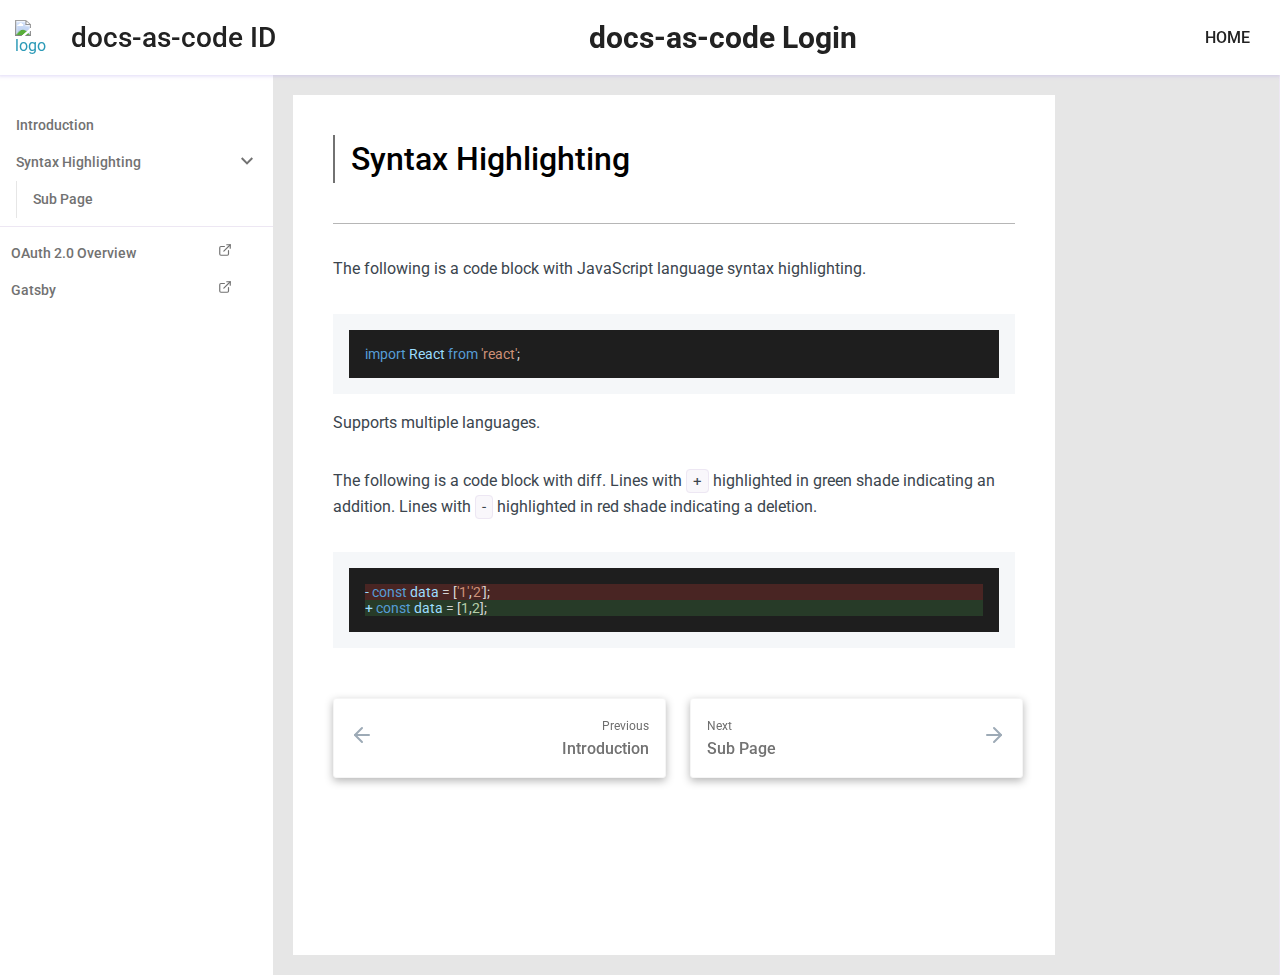
==== codeblock/index.html @ b366eab4 "Test" ====
<!DOCTYPE html><html lang="en"><head><meta charSet="utf-8"/><meta http-equiv="x-ua-compatible" content="ie=edge"/><meta name="viewport" content="width=device-width, initial-scale=1, shrink-to-fit=no"/><meta property="twitter:card" content="summary_large_image"/><noscript></noscript><style data-href="/website/styles.2d66a11159fc65711940.css">@import url(http://fonts.googleapis.com/css?family=Roboto:400,100,100italic,300,300ita‌​lic,400italic,500,500italic,700,700italic,900italic,900);:root{--black:#222;--darker-grey:#727272;--dark-grey:#b6b6b6;--grey:#e6e6e6;--light-grey:#f5f5f5;--white:#fff;--green:#2c9ab7;--light-green:#94def3;--red:#fc5d65;--gold:#c4aa84;--theme:#85c8e7;--font-bold:"Roboto";--font-normal:"Roboto";--font-mono:"Roboto"}*{margin:0;padding:0;box-sizing:border-box;font-display:swap}::-webkit-input-placeholder{color:var(--dark-grey)}:-ms-input-placeholder{color:var(--dark-grey)}::-ms-input-placeholder{color:var(--dark-grey)}::placeholder{color:var(--dark-grey)}body,html{font-family:var(--font-normal);font-size:16px}a{-webkit-transition:color .15s;transition:color .15s;color:var(--green)}.visibleMobile{display:none}.video-responsive{position:relative;padding-bottom:56.2%}a,a:hover{text-decoration:none}.displayInline{display:inline-block}.navBarToggle{border:1px solid #fff;border-radius:4px;width:36px;height:33px;position:absolute;right:20px;padding:8px 5px;display:none}.navBarToggle .iconBar{display:block;width:22px;height:2px;border-radius:1px;margin:4px auto 0;background-color:var(--darker-grey)}.navBarToggle .iconBar:first-child{margin-top:0}.video-responsive iframe{position:absolute;width:100%;height:100%}.diffNewLine{color:#22863a;background-color:#f0fff4}.diffRemoveLine{color:red;background-color:#fcc}.navBarParent{width:100%;float:left;display:flex;align-items:center}.divider{height:30px;margin:0 15px;border-right:1px solid hsla(0,0%,100%,.3)}.githubIcon{width:15px;margin-right:5px}.githubSection{display:flex;align-items:center;color:var(--black);opacity:.7}.githubSection:hover{text-decoration:none;opacity:1}.navbar-default .navbar-toggle .icon-bar{background-color:var(--black)!important}.navbar-default .navbar-toggle:focus,.navbar-default .navbar-toggle:hover{background-color:#fff}.headerWrapper{border-bottom:1px solid #d4dadf;box-shadow:0 1px 1px 0 rgba(116,129,141,.1);display:flex;align-items:center}.formElement{background-color:transparent;padding:4px;border-bottom:1px solid hsla(0,0%,100%,.3)}.formElement:focus{outline:none;border:none}.formElement svg path{fill:#fff}.searchInput{width:calc(100% - 26px);background-color:transparent!important;border-width:0!important;color:var(--black)}.searchInput:focus,.searchInput:focus-within,.searchInput:hover,.searchInput:visited{outline:none;border:0}.searchWrapper{padding-left:0;padding-right:20px;flex:1 1;max-width:600px;position:relative}.searchWrapper a{font-weight:500}.hitWrapper{background-color:#fff;padding:.7em 1em .4em;border-radius:4px;position:absolute;width:80vw;max-width:30em;top:40px;border:1px solid #ccc;box-shadow:0 1px 4px 0 rgba(0,0,0,.16);height:auto;max-height:80vh;overflow:scroll;left:0}.hitWrapper ul li{margin-top:.7em;padding-top:.7em;border-top:1px solid;list-style-type:none}.hitWrapper ul li:first-child{border-top:0;margin-top:0;color:#000!important;padding:0}.showResults{display:block}.hideResults{display:none}.hitWrapper span{color:var(--black);font-size:14px}.headerTitle{height:auto;font-size:28px;line-height:1.5;font-weight:500;color:var(--black)!important;font-family:var(--font-bold)}.headerTitle a{color:var(--black)}.docTitle{height:auto;font-size:30px;line-height:1.5;font-weight:bolder;margin:0 auto;background-color:var(--white)!important;font-family:var(--font-bold)}.docTitle a{padding:5px 20px;color:var(--black)}.headerTitle a:hover{text-decoration:none;opacity:.8;font-weight:bolder}.logoWrapper{padding:21px 0 21px 20px}.logoContent{font-family:var(--font-bold);margin-left:16px;font-size:28px;line-height:1.5;font-weight:500;padding-right:10px}.navBarDefault{background-color:var(--white);border-radius:0;margin-bottom:0;border:0;box-shadow:-1px 0 4px 3px rgba(175,158,232,.4);-webkit-box-shadow:-1px 0 4px 1px rgba(175,158,232,.4);-moz-box-shadow:-1px 0 4px 1px rgba(175,158,232,.8);-o-box-shadow:-1px 0 4px 1px rgba(175,158,232,.4);z-index:1;padding:15px;position:relative}.navBarDefault,.navBarHeader{display:flex;align-items:center}.navBarHeader{min-width:335px;padding-right:20px;flex:1 1}.navBarBrand{padding:0;display:flex;align-items:center}.navBarBrand img{width:40px;margin-right:16px;display:inline-block}.navBarUL li{list-style-type:none}.navBarUL{-webkit-overflow-scrolling:touch}.navBarUL li a{font-family:var(--font-bold);color:var(--black)!important;font-size:16px;font-weight:500;line-height:1em;opacity:1;padding:10px 15px}.navBarNav{display:flex;align-items:center}.navBarUL li a .shareIcon,.navBarUL li a img{width:20px}.mainWrapper{color:#3b454e;max-width:750px}.navBarUL li a:hover{opacity:.7}pre{border:0!important;background-color:#f5f7f9 /* !important; */}.mainWrapper ol,.mainWrapper ul{-webkit-padding-start:40px;-moz-padding-start:40px;-o-padding-start:40px;margin:5px 0;padding:0 0 0 2em}.mainWrapper ol li,.mainWrapper ul li{font-size:16px;line-height:1.8;font-weight:400}.headerNav{font-family:var(--font-bold);padding:0 24px;color:var(--black);font-size:16px;font-weight:500;line-height:1em}.headerNav a{color:#2c9ab7}.headerNav a,.headerNav a:hover{text-decoration:none}.logoWrapper img{width:40px}.sideBarUL{margin-top:32px}.sideBarUL li{list-style-type:none;width:auto}.sideBarUL li a{color:var(--darker-grey);font-size:14px;font-weight:500;line-height:1.5;padding:7px 25px 7px 10px;border:1px solid transparent;border-right:0}.rightSideTitle{font-size:10px;line-height:1;text-transform:uppercase;letter-spacing:1.2px;padding:7px 24px 7px 16px;border-left:1px solid var(--darker-grey);color:var(--black);font-weight:700}.rightSideBarUL{margin-top:32px}.rightSideBarUL li{list-style-type:none;border-left:2px solid;border-left-color:var(--black)}.rightSideBarUL li a{font-size:12px;font-weight:500;line-height:1.5;padding:7px 24px 7px 16px}.hideFrontLine .collapser{background:transparent;border:none;outline:none;position:absolute;right:20px;z-index:1;cursor:pointer}.hideFrontLine .active>a{background-color:var(--white);color:var(--darker-grey)!important}.firstLevel ul li .collapser svg path{fill:var(--darker-grey)!important}.active .collapser>svg>path{fill:var(--white)!important}.firstLevel ul .item ul .item{border-left:1px solid var(--grey)}.sideBarUL .item{list-style:none;padding:0}.sideBarUL .item>a{color:var(--darker-grey);text-decoration:none;display:flex;align-items:center;position:relative;width:100%;padding-right:35px;padding-left:15px}.sideBarUL .item>a:hover{background-color:var(--white);color:var(--black)!important;font-weight:bolder}.showFrontLine .item>a:hover{background-color:var(--black)}.showFrontLine .active>a{color:var(--green);background-color:#fff}.sideBarUL .item .item{margin-left:16px}.firstLevel>ul>.item{margin-left:0!important}.showFrontLine .item .item{border-left-color:var(--dark-grey);border-left:1px solid var(--dark-grey);padding:0;width:calc(100% - 16px)!important}.showFrontLine .item .active>a{border-color:var(--dark-grey)!important;border-style:solid none solid solid;border-width:1px 0 1px 1px;background-color:var(--white);color:var(--black)}.titleWrapper{display:flex;align-items:center;padding-bottom:40px;border-bottom:1px solid var(--dark-grey);margin-bottom:32px}.title{font-size:32px;line-height:1.5;font-weight:500;border-left:2px solid var(--darker-grey);flex:1 1;margin-top:0;padding:0 16px;font-family:var(--font-bold)}.gitBtn{height:30px;min-height:30px;display:flex;align-items:center;display:inline-block;border:2px solid var(--black)!important;background:var(--black)!important;color:var(--white)!important;text-align:center;font-family:var(--font-bold)!important}.gitBtn img{width:15px;display:inline-block;margin-right:5px}.addPaddTopBottom{padding:50px 0}.nextPreviousWrapper{margin:0;padding:0;width:auto;display:grid;grid-template-rows:auto;-webkit-column-gap:24px;column-gap:24px;grid-template-columns:calc(50% - 8px) calc(50% - 8px)}.previousBtn{cursor:pointer;-moz-box-align:center;margin:0;padding:0;position:relative;display:flex;flex-direction:row;align-items:center;place-self:stretch;color:var(--darker-grey);background-color:var(--white);border-radius:3px;border:1px solid var(--light-grey);-webkit-transition:border .2s ease 0s;transition:border .2s ease 0s;box-shadow:var(--dark-grey) 0 3px 8px 0;text-decoration:none}.leftArrow{color:#9daab6;flex:0 0 auto;font-size:24px;-webkit-transition:color .2s ease 0s;transition:color .2s ease 0s}.leftArrow,.preRightWrapper{display:block;margin:0;padding:16px}.preRightWrapper{flex:1 1;text-align:right}.smallContent{display:block;margin:0;padding:0;color:#6e6e6e}.smallContent span{font-size:12px;line-height:1.625;font-weight:400}.nextPreviousTitle{display:block;margin:0;padding:0;-webkit-transition:color .2s ease 0s;transition:color .2s ease 0s}.nextPreviousTitle span{font-size:16px;line-height:1.5;font-weight:500}.nextBtn{cursor:pointer;-moz-box-align:center;margin:0;padding:0;position:relative;display:flex;flex-direction:row;align-items:center;place-self:stretch;color:var(--darker-grey);background-color:var(--white);border-radius:3px;border:1px solid var(--light-grey);-webkit-transition:border .2s ease 0s;transition:border .2s ease 0s;box-shadow:var(--dark-grey) 0 3px 8px 0;text-decoration:none}.rightArrow{flex:0 0 auto;font-size:24px;-webkit-transition:color .2s ease 0s;transition:color .2s ease 0s;color:#9daab6}.nextRightWrapper,.rightArrow{padding:16px;display:block;margin:0}.nextRightWrapper{flex:1 1}.nextBtn:hover,.previousBtn:hover{color:var(--black);text-decoration:none;border:1px solid var(--black)}.nextBtn:hover .rightArrow,.previousBtn:hover .leftArrow{color:var(--black);font-weight:bolder}table,table tr{padding:0}table tr{border-top:1px solid var(--dark-grey);margin:0}table tr,table tr:nth-child(2n){background-color:var(--white)}table tr th{font-weight:700;background-color:var(--grey);color:var(--black)}table tr td,table tr th{text-align:left;margin:0;padding:6px 13px}table tr td{border-bottom:1px solid var(--dark-grey)}table tr td :first-child,table tr th :first-child{margin-top:0}table tr td :last-child,table tr th :last-child{margin-bottom:0}img{max-width:100%}.githubBtn{font-size:16px;padding:10px 0 10px 15px;max-height:40px}.githubBtn,.githubBtn span span{display:flex;align-items:center}.communitySection{font-size:24px;font-weight:700}.authorSection{padding:20px 0}.authorName,.authorSection{display:flex;align-items:center}.authorImg img{width:75px;height:75px;border-radius:50%;min-width:75px;max-width:75px;min-height:75px;max-height:75px}.authorDetails{padding-left:10px}.authorDesc{padding-top:5px;font-size:14px}.authorName img{margin-left:10px;display:inline-block;width:20px}.authorName img:hover{opacity:.7}.heading1{font-family:var(--font-bold);font-size:26px;font-weight:800}.heading1,.heading2{line-height:1.5;margin-bottom:16px;margin-top:32px}.heading2{font-size:24px;font-weight:700}.heading3{font-size:20px;font-weight:600}.heading3,.heading4{line-height:1.5;margin-bottom:16px;margin-top:32px}.heading4{font-size:18px;font-weight:500}.heading5{font-size:16px;font-weight:400}.heading5,.heading6{line-height:1.5;margin-bottom:16px;margin-top:32px}.heading6{font-size:14px;font-weight:300}.paragraph{margin:16px 0 32px;line-height:1.625}.pre{font-size:14px;margin:0;padding:16px;overflow:auto}.mainWrapper code{background:#f9f7fb;border:1px solid #ede7f3;border-radius:4px;padding:2px 6px;font-size:.9375em}code,pre{font-family:var(--font-mono)}.poweredBy{font-size:.6em;text-align:end;padding:0}.topnav{-webkit-transition:top .5s,bottom .5s}@media (max-width:767px){.responsive{margin-top:15px;position:relative;padding-bottom:20px;border-top:1px solid var(--white)}.headerTitle{padding-right:50px;font-size:20px}.navBarBrand{min-height:40px}.navBarBrand img{margin-right:8px}.topnav.responsive .visibleMobile{display:block}.topnav .navBarUL{display:none}.topnav.responsive .navBarUL{display:block;text-align:left}.hiddenMobile{display:none!important}hr{margin-top:0;margin-bottom:0}.navBarParent{display:block}.separator{margin-top:20px;margin-bottom:20px}.navBarULRight{position:static}.navBarUL{display:flex;align-items:center;margin:7.5px 0}.navBarUL li{height:37px}.navBarUL li a{font-size:14px;padding:10px 15px}.navBarDefault{display:block}.navBarToggle{margin-right:0;display:block}.navBarHeader{display:flex;min-width:auto;padding-right:0;align-items:center}.navBarBrand{font-size:20px;flex:initial;padding:0 15px 0 0}.titleWrapper{padding:0 15px;display:block}.gitBtn{display:inline-block}.mainWrapper{padding:0 15px}.nextPreviousWrapper{display:block;padding:0 15px}.previousBtn{margin-bottom:20px}.mobileView{text-align:left!important;padding-left:0!important}.searchWrapper{padding:20px 0 0;position:absolute;bottom:0;width:calc(100% - 30px)}.hitWrapper{width:100%;right:0;top:35px;max-height:-webkit-fit-content;max-height:-moz-fit-content;max-height:fit-content;position:static}}@media (min-width:768px) and (max-width:991px){.navBarDefault{padding:10px}.navBarBrand{font-size:22px}.navBarHeader{min-width:240px;flex:initial}.githubBtn{padding:10px}.divider{margin:0 5px;height:20px}.hitWrapper{max-width:500px}.navBarUL li a{padding:10px 5px}.searchWrapper{padding-left:0}}blockquote{padding:0 0 0 10px;background-color:var(--light-green);border:1px solid var(--green);border-radius:4px;font-size:14px;margin-left:auto;margin-right:auto;width:95%}blockquote p{padding:0!important;margin:0!important}@media print{.gitBtn,.headerNav,.navBarWrapper,.nextBtn,.previousBtn,.sideBarUL,footer,header{display:none}blockquote,main,table,tr{width:80%!important}blockquote{margin:0}p,ul{width:80%!important}th{border-bottom:1px solid var(--darker-grey)}pre{border:1px solid var(--darker-grey)}h1{page-break-before:always}}</style><meta name="generator" content="Gatsby 2.19.22"/><link rel="sitemap" type="application/xml" href="/website/sitemap.xml"/><title data-react-helmet="true">Syntax Highlighting is the meta title tag for this page</title><link data-react-helmet="true" rel="canonical" href="https://paula-var.gituhub.io/website/website/codeblock"/><meta data-react-helmet="true" name="title" content="Syntax Highlighting is the meta title tag for this page"/><meta data-react-helmet="true" name="description" content="This is the meta description for this page"/><meta data-react-helmet="true" property="og:title" content="Syntax Highlighting is the meta title tag for this page"/><meta data-react-helmet="true" property="og:description" content="This is the meta description for this page"/><meta data-react-helmet="true" property="twitter:title" content="Syntax Highlighting is the meta title tag for this page"/><meta data-react-helmet="true" property="twitter:description" content="This is the meta description for this page"/><link as="script" rel="preload" href="/website/webpack-runtime-5b24686a9549224c7c9c.js"/><link as="script" rel="preload" href="/website/styles-36f2a4c20fc1d2ebe61c.js"/><link as="script" rel="preload" href="/website/commons-72eccfe632aad1e317f9.js"/><link as="script" rel="preload" href="/website/app-bccd6811f4c283c3d8f3.js"/><link as="fetch" rel="preload" href="/website/page-data\codeblock\page-data.json" crossorigin="anonymous"/><link as="fetch" rel="preload" href="/website/page-data\app-data.json" crossorigin="anonymous"/></head><body><div id="___gatsby"><div style="outline:none" tabindex="-1" id="gatsby-focus-wrapper"><div><div class="navBarWrapper"><nav class="navBarDefault"><div class="navBarHeader"><a class="navBarBrand" href="/website/"><img class="img-responsive displayInline" src="/website/static/logo-34d1b9dddff729a89f71602069af8a54.svg" alt="logo"/></a><div class="headerTitle displayInline"><a href="https://paula-var.gituhub.io/website"> <!-- -->docs-as-code ID</a></div><div class="docTitle displayInline"> <a href="/website/">docs-as-code Login<!-- --> </a></div><span class="navBarToggle"><span class="iconBar"></span><span class="iconBar"></span><span class="iconBar"></span></span></div><div id="navbar" class="topnav"><div class="visibleMobile"><style data-emotion-css="1dggwb1">.css-1dggwb1{width:100%;height:100vh;overflow:auto;position:fixed;padding-left:0px;position:-webkit-sticky;position:-moz-sticky;position:-webkit-sticky;position:sticky;top:0;padding-right:0;background-color:#ffffff;background:linear-gradient(#ffffff,#ffffff);background:-webkit-gradient(linear,0% 0%,0% 100%,from(#ffffff),to(#ffffff));background:-webkit-linear-gradient(top,#ffffff,#ffffff);background:-moz-linear-gradient(top,#ffffff,#ffffff);background:-ms-linear-gradient(top,#ffffff,#ffffff);background:-o-linear-gradient(top,#ffffff,#ffffff);}@media only screen and (max-width:1023px){.css-1dggwb1{width:100%;height:100vh;}}@media (min-width:767px) and (max-width:1023px){.css-1dggwb1{padding-left:0;}}@media only screen and (max-width:767px){.css-1dggwb1{padding-left:0px;background-color:#ffffff;background:#ffffff;height:auto;}}</style><aside class="css-1dggwb1 e1sbq3r11"><ul class="sideBarUL"><li class="hideFrontLine firstLevel item "><ul><li class=" item "><a href="/website/introduction">Introduction</a></li><li class=" item "><a aria-current="page" class="" href="/website/codeblock">Syntax Highlighting<button aria-label="collapse" class="collapser"><svg xmlns="http://www.w3.org/2000/svg" width="12" height="12" viewBox="0 0 24 24"><path d="M0 7.33l2.829-2.83 9.175 9.339 9.167-9.339 2.829 2.83-11.996 12.17z"></path></svg></button></a><ul><li class=" item "><a href="/website/codeblock/1-index">Sub Page</a></li></ul></li></ul></li><style data-emotion-css="1q387v1">.css-1q387v1{list-style:none;padding:0.5rem 0;}.css-1q387v1 hr{margin:0;padding:0;border:0;border-bottom:1px solid #ede7f3;}</style><li class="css-1q387v1 e1sbq3r12"><hr/></li><style data-emotion-css="uw2lf6">.css-uw2lf6{list-style:none;}.css-uw2lf6 a{color:#b6b6b6;-webkit-text-decoration:none;text-decoration:none;font-weight:400;padding:0.45rem 0 0.45rem 2rem;display:block;position:relative;}.css-uw2lf6 a:hover{color:#222222 !important;font-weight:bolder !important;}.css-uw2lf6 a svg{float:right;margin-right:1rem;}</style><li class="css-uw2lf6 e1sbq3r10"><a href="https://developer.okta.com/docs/concepts/auth-overview/#authentication-api-vs-oauth-2-0-vs-openid-connect" to="https://developer.okta.com/docs/concepts/auth-overview/#authentication-api-vs-oauth-2-0-vs-openid-connect">OAuth 2.0 Overview<svg xmlns="http://www.w3.org/2000/svg" width="14" height="14" viewBox="0 0 24 24" fill="none" stroke="currentColor" stroke-width="2" stroke-linecap="round" stroke-linejoin="round"><path d="M18 13v6a2 2 0 0 1-2 2H5a2 2 0 0 1-2-2V8a2 2 0 0 1 2-2h6"></path><polyline points="15 3 21 3 21 9"></polyline><line x1="10" y1="14" x2="21" y2="3"></line></svg></a></li><li class="css-uw2lf6 e1sbq3r10"><a href="https://www.gatsbyjs.org/docs/" to="https://www.gatsbyjs.org/docs/">Gatsby<svg xmlns="http://www.w3.org/2000/svg" width="14" height="14" viewBox="0 0 24 24" fill="none" stroke="currentColor" stroke-width="2" stroke-linecap="round" stroke-linejoin="round"><path d="M18 13v6a2 2 0 0 1-2 2H5a2 2 0 0 1-2-2V8a2 2 0 0 1 2-2h6"></path><polyline points="15 3 21 3 21 9"></polyline><line x1="10" y1="14" x2="21" y2="3"></line></svg></a></li></ul></aside><hr/></div><ul class="navBarUL navBarNav navBarULRight"><li><a class="sidebarLink" href="/">HOME</a></li></ul></div></nav></div><style data-emotion-css="x36pqd">.css-x36pqd{display:-webkit-box;display:-webkit-flex;display:-ms-flexbox;display:flex;-webkit-box-pack:justify;-webkit-justify-content:space-between;-ms-flex-pack:justify;justify-content:space-between;background-color:#e6e6e6;}@media only screen and (max-width:767px){.css-x36pqd{display:block;}}</style><div class="css-x36pqd e1eqkayb0"><style data-emotion-css="192n44p">.css-192n44p{width:298px;}</style><div class="hiddenMobile css-192n44p e1eqkayb3"><style data-emotion-css="1dggwb1">.css-1dggwb1{width:100%;height:100vh;overflow:auto;position:fixed;padding-left:0px;position:-webkit-sticky;position:-moz-sticky;position:-webkit-sticky;position:sticky;top:0;padding-right:0;background-color:#ffffff;background:linear-gradient(#ffffff,#ffffff);background:-webkit-gradient(linear,0% 0%,0% 100%,from(#ffffff),to(#ffffff));background:-webkit-linear-gradient(top,#ffffff,#ffffff);background:-moz-linear-gradient(top,#ffffff,#ffffff);background:-ms-linear-gradient(top,#ffffff,#ffffff);background:-o-linear-gradient(top,#ffffff,#ffffff);}@media only screen and (max-width:1023px){.css-1dggwb1{width:100%;height:100vh;}}@media (min-width:767px) and (max-width:1023px){.css-1dggwb1{padding-left:0;}}@media only screen and (max-width:767px){.css-1dggwb1{padding-left:0px;background-color:#ffffff;background:#ffffff;height:auto;}}</style><aside class="css-1dggwb1 e1sbq3r11"><ul class="sideBarUL"><li class="hideFrontLine firstLevel item "><ul><li class=" item "><a href="/website/introduction">Introduction</a></li><li class=" item "><a aria-current="page" class="" href="/website/codeblock">Syntax Highlighting<button aria-label="collapse" class="collapser"><svg xmlns="http://www.w3.org/2000/svg" width="12" height="12" viewBox="0 0 24 24"><path d="M0 7.33l2.829-2.83 9.175 9.339 9.167-9.339 2.829 2.83-11.996 12.17z"></path></svg></button></a><ul><li class=" item "><a href="/website/codeblock/1-index">Sub Page</a></li></ul></li></ul></li><style data-emotion-css="1q387v1">.css-1q387v1{list-style:none;padding:0.5rem 0;}.css-1q387v1 hr{margin:0;padding:0;border:0;border-bottom:1px solid #ede7f3;}</style><li class="css-1q387v1 e1sbq3r12"><hr/></li><style data-emotion-css="uw2lf6">.css-uw2lf6{list-style:none;}.css-uw2lf6 a{color:#b6b6b6;-webkit-text-decoration:none;text-decoration:none;font-weight:400;padding:0.45rem 0 0.45rem 2rem;display:block;position:relative;}.css-uw2lf6 a:hover{color:#222222 !important;font-weight:bolder !important;}.css-uw2lf6 a svg{float:right;margin-right:1rem;}</style><li class="css-uw2lf6 e1sbq3r10"><a href="https://developer.okta.com/docs/concepts/auth-overview/#authentication-api-vs-oauth-2-0-vs-openid-connect" to="https://developer.okta.com/docs/concepts/auth-overview/#authentication-api-vs-oauth-2-0-vs-openid-connect">OAuth 2.0 Overview<svg xmlns="http://www.w3.org/2000/svg" width="14" height="14" viewBox="0 0 24 24" fill="none" stroke="currentColor" stroke-width="2" stroke-linecap="round" stroke-linejoin="round"><path d="M18 13v6a2 2 0 0 1-2 2H5a2 2 0 0 1-2-2V8a2 2 0 0 1 2-2h6"></path><polyline points="15 3 21 3 21 9"></polyline><line x1="10" y1="14" x2="21" y2="3"></line></svg></a></li><li class="css-uw2lf6 e1sbq3r10"><a href="https://www.gatsbyjs.org/docs/" to="https://www.gatsbyjs.org/docs/">Gatsby<svg xmlns="http://www.w3.org/2000/svg" width="14" height="14" viewBox="0 0 24 24" fill="none" stroke="currentColor" stroke-width="2" stroke-linecap="round" stroke-linejoin="round"><path d="M18 13v6a2 2 0 0 1-2 2H5a2 2 0 0 1-2-2V8a2 2 0 0 1 2-2h6"></path><polyline points="15 3 21 3 21 9"></polyline><line x1="10" y1="14" x2="21" y2="3"></line></svg></a></li></ul></aside></div><style data-emotion-css="kmtnjw">.css-kmtnjw{display:-webkit-box;display:-webkit-flex;display:-ms-flexbox;display:flex;-webkit-box-flex:1;-webkit-flex-grow:1;-ms-flex-positive:1;flex-grow:1;margin:20px;background-color:#ffffff;}@media only screen and (max-width:1023px){.css-kmtnjw{padding-left:0;}}</style><main class="css-kmtnjw e1eqkayb1"><style data-emotion-css="158ceg1">.css-158ceg1{padding:40px;}@media only screen and (max-width:50rem){.css-158ceg1{width:100%;position:relative;}}</style><div class="css-158ceg1 e1eqkayb2"><div class="titleWrapper"><h1 class="title">Syntax Highlighting</h1></div><div class="mainWrapper"><p class="paragraph">The following is a code block with JavaScript language syntax highlighting.</p><pre class="pre"><pre class="prism-code language-javascript pre" style="color:#9CDCFE;background-color:#1E1E1E" p="3"><div class="token-line"><span class="token keyword module" style="color:rgb(86, 156, 214)">import</span><span class="token plain"> </span><span class="token maybe-class-name">React</span><span class="token plain"> </span><span class="token keyword module" style="color:rgb(86, 156, 214)">from</span><span class="token plain"> </span><span class="token string" style="color:rgb(206, 145, 120)">&#x27;react&#x27;</span><span class="token punctuation" style="color:rgb(212, 212, 212)">;</span><span class="token plain"></span></div></pre></pre><p class="paragraph">Supports multiple languages.</p><p class="paragraph">The following is a code block with diff. Lines with <code>+</code> highlighted in green shade indicating an addition. Lines with <code>-</code> highlighted in red shade indicating a deletion.</p><pre class="pre"><pre class="prism-code language-javascript pre" style="color:#9CDCFE;background-color:#1E1E1E" p="3"><div class="token-line" style="background-color:rgba(244, 67, 54, 0.2)"><span class="token operator" style="user-select:none;-moz-user-select:-moz-none;-webkit-user-select:none">-</span><span class="token plain"> </span><span class="token keyword" style="color:rgb(86, 156, 214)">const</span><span class="token plain"> data </span><span class="token operator" style="color:rgb(212, 212, 212)">=</span><span class="token plain"> </span><span class="token punctuation" style="color:rgb(212, 212, 212)">[</span><span class="token string" style="color:rgb(206, 145, 120)">&#x27;1&#x27;</span><span class="token punctuation" style="color:rgb(212, 212, 212)">,</span><span class="token string" style="color:rgb(206, 145, 120)">&#x27;2&#x27;</span><span class="token punctuation" style="color:rgb(212, 212, 212)">]</span><span class="token punctuation" style="color:rgb(212, 212, 212)">;</span><span class="token plain"></span></div><div class="token-line" style="background-color:rgba(76, 175, 80, 0.2)"><span class="token plain"></span><span class="token operator" style="user-select:none;-moz-user-select:-moz-none;-webkit-user-select:none">+</span><span class="token plain"> </span><span class="token keyword" style="color:rgb(86, 156, 214)">const</span><span class="token plain"> data </span><span class="token operator" style="color:rgb(212, 212, 212)">=</span><span class="token plain"> </span><span class="token punctuation" style="color:rgb(212, 212, 212)">[</span><span class="token number" style="color:rgb(181, 206, 168)">1</span><span class="token punctuation" style="color:rgb(212, 212, 212)">,</span><span class="token number" style="color:rgb(181, 206, 168)">2</span><span class="token punctuation" style="color:rgb(212, 212, 212)">]</span><span class="token punctuation" style="color:rgb(212, 212, 212)">;</span><span class="token plain"></span></div></pre></pre></div><div class="addPaddTopBottom"><div class="nextPreviousWrapper"><a class="previousBtn" href="/website/introduction"><div class="leftArrow"><svg preserveAspectRatio="xMidYMid meet" height="1em" width="1em" fill="none" xmlns="http://www.w3.org/2000/svg" viewBox="0 0 24 24" stroke-width="2" stroke-linecap="round" stroke-linejoin="round" stroke="currentColor" class="_13gjrqj"><g><line x1="19" y1="12" x2="5" y2="12"></line><polyline points="12 19 5 12 12 5"></polyline></g></svg></div><div class="preRightWrapper"><div class="smallContent"><span>Previous</span></div><div class="nextPreviousTitle"><span>Introduction</span></div></div></a><a class="nextBtn" href="/website/codeblock/1-index"><div class="nextRightWrapper"><div class="smallContent"><span>Next</span></div><div class="nextPreviousTitle"><span>Sub Page</span></div></div><div class="rightArrow"><svg preserveAspectRatio="xMidYMid meet" height="1em" width="1em" fill="none" xmlns="http://www.w3.org/2000/svg" viewBox="0 0 24 24" stroke-width="2" stroke-linecap="round" stroke-linejoin="round" stroke="currentColor" class="_13gjrqj"><g><line x1="5" y1="12" x2="19" y2="12"></line><polyline points="12 5 19 12 12 19"></polyline></g></svg></div></a></div></div></div></main><style data-emotion-css="gqp3x7">.css-gqp3x7{width:224px;}</style><div class="hiddenMobile css-gqp3x7 e1eqkayb4"><style data-emotion-css="g74yvc">.css-g74yvc{width:100%;background-color:#e6e6e6;border-right:1px solid #ede7f3;height:100vh;overflow:auto;position:fixed;padding-left:24px;position:-webkit-sticky;position:-moz-sticky;position:-webkit-sticky;position:sticky;top:0;}@media only screen and (max-width:50rem){.css-g74yvc{width:100%;position:relative;}}</style><aside class="css-g74yvc e13wh0ui0"><ul></ul></aside></div></div></div></div></div><script id="gatsby-script-loader">/*<![CDATA[*/window.pagePath="/codeblock";/*]]>*/</script><script id="gatsby-chunk-mapping">/*<![CDATA[*/window.___chunkMapping={"app":["/app-bccd6811f4c283c3d8f3.js"],"component---src-templates-docs-js":[]};/*]]>*/</script><script src="/website/app-bccd6811f4c283c3d8f3.js" async=""></script><script src="/website/commons-72eccfe632aad1e317f9.js" async=""></script><script src="/website/styles-36f2a4c20fc1d2ebe61c.js" async=""></script><script src="/website/webpack-runtime-5b24686a9549224c7c9c.js" async=""></script><script defer="">
            function navBarClose() {
              document.getElementById("navbar").classList.toggle("responsive");
            }
            document.addEventListener('click',function(e){
              if(e.target && e.target.tagName.toLowerCase() === 'a'){
                navBarClose();
              }
           });
            </script></body></html>
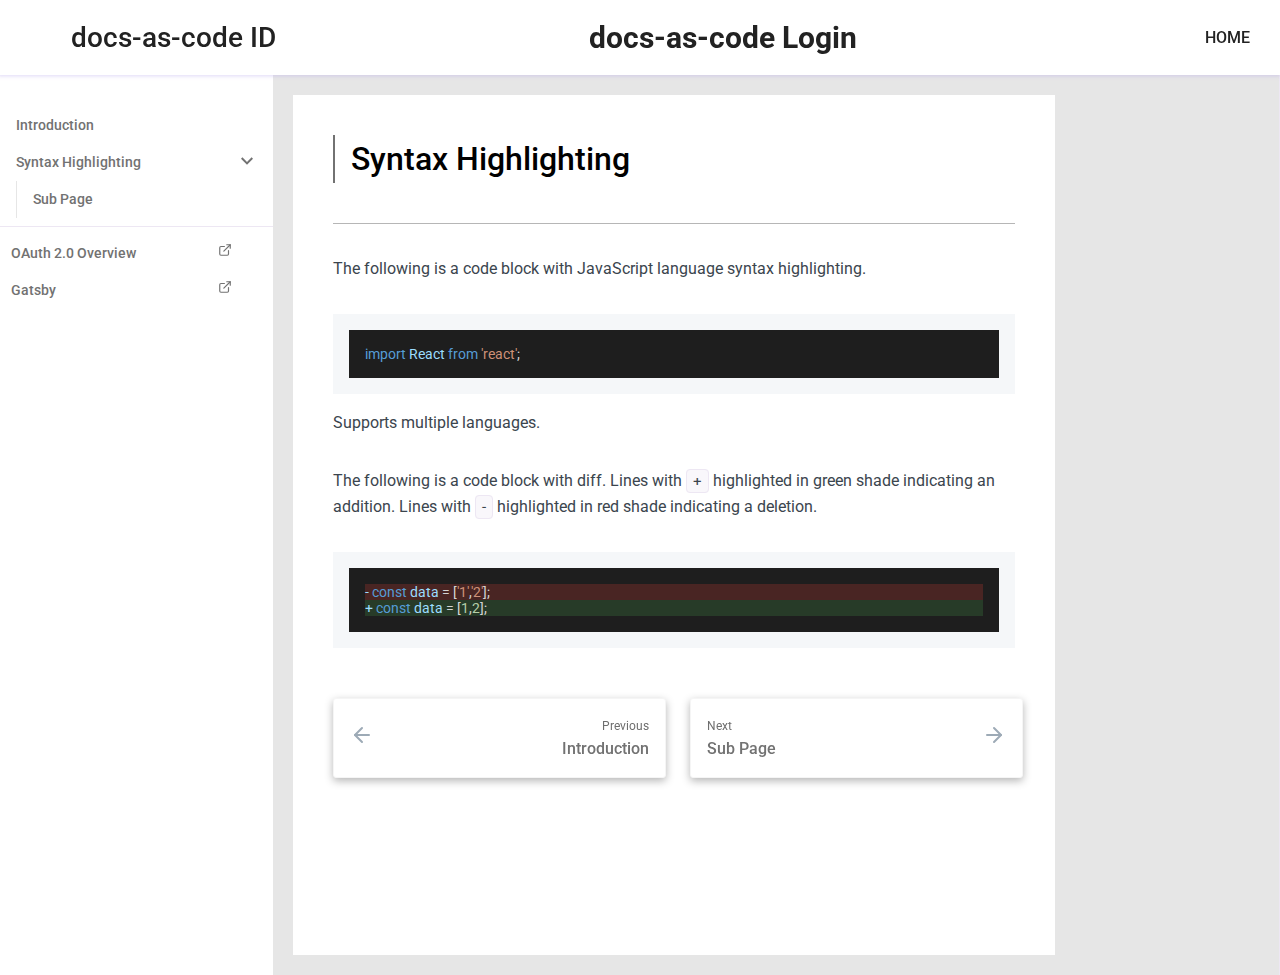
==== commit 4323170e: "test" ====
--- a/codeblock/index.html
+++ b/codeblock/index.html
@@ -1,4 +1,4 @@
-<!DOCTYPE html><html lang="en"><head><meta charSet="utf-8"/><meta http-equiv="x-ua-compatible" content="ie=edge"/><meta name="viewport" content="width=device-width, initial-scale=1, shrink-to-fit=no"/><meta property="twitter:card" content="summary_large_image"/><noscript></noscript><style data-href="/website/styles.2d66a11159fc65711940.css">@import url(http://fonts.googleapis.com/css?family=Roboto:400,100,100italic,300,300ita‌​lic,400italic,500,500italic,700,700italic,900italic,900);:root{--black:#222;--darker-grey:#727272;--dark-grey:#b6b6b6;--grey:#e6e6e6;--light-grey:#f5f5f5;--white:#fff;--green:#2c9ab7;--light-green:#94def3;--red:#fc5d65;--gold:#c4aa84;--theme:#85c8e7;--font-bold:"Roboto";--font-normal:"Roboto";--font-mono:"Roboto"}*{margin:0;padding:0;box-sizing:border-box;font-display:swap}::-webkit-input-placeholder{color:var(--dark-grey)}:-ms-input-placeholder{color:var(--dark-grey)}::-ms-input-placeholder{color:var(--dark-grey)}::placeholder{color:var(--dark-grey)}body,html{font-family:var(--font-normal);font-size:16px}a{-webkit-transition:color .15s;transition:color .15s;color:var(--green)}.visibleMobile{display:none}.video-responsive{position:relative;padding-bottom:56.2%}a,a:hover{text-decoration:none}.displayInline{display:inline-block}.navBarToggle{border:1px solid #fff;border-radius:4px;width:36px;height:33px;position:absolute;right:20px;padding:8px 5px;display:none}.navBarToggle .iconBar{display:block;width:22px;height:2px;border-radius:1px;margin:4px auto 0;background-color:var(--darker-grey)}.navBarToggle .iconBar:first-child{margin-top:0}.video-responsive iframe{position:absolute;width:100%;height:100%}.diffNewLine{color:#22863a;background-color:#f0fff4}.diffRemoveLine{color:red;background-color:#fcc}.navBarParent{width:100%;float:left;display:flex;align-items:center}.divider{height:30px;margin:0 15px;border-right:1px solid hsla(0,0%,100%,.3)}.githubIcon{width:15px;margin-right:5px}.githubSection{display:flex;align-items:center;color:var(--black);opacity:.7}.githubSection:hover{text-decoration:none;opacity:1}.navbar-default .navbar-toggle .icon-bar{background-color:var(--black)!important}.navbar-default .navbar-toggle:focus,.navbar-default .navbar-toggle:hover{background-color:#fff}.headerWrapper{border-bottom:1px solid #d4dadf;box-shadow:0 1px 1px 0 rgba(116,129,141,.1);display:flex;align-items:center}.formElement{background-color:transparent;padding:4px;border-bottom:1px solid hsla(0,0%,100%,.3)}.formElement:focus{outline:none;border:none}.formElement svg path{fill:#fff}.searchInput{width:calc(100% - 26px);background-color:transparent!important;border-width:0!important;color:var(--black)}.searchInput:focus,.searchInput:focus-within,.searchInput:hover,.searchInput:visited{outline:none;border:0}.searchWrapper{padding-left:0;padding-right:20px;flex:1 1;max-width:600px;position:relative}.searchWrapper a{font-weight:500}.hitWrapper{background-color:#fff;padding:.7em 1em .4em;border-radius:4px;position:absolute;width:80vw;max-width:30em;top:40px;border:1px solid #ccc;box-shadow:0 1px 4px 0 rgba(0,0,0,.16);height:auto;max-height:80vh;overflow:scroll;left:0}.hitWrapper ul li{margin-top:.7em;padding-top:.7em;border-top:1px solid;list-style-type:none}.hitWrapper ul li:first-child{border-top:0;margin-top:0;color:#000!important;padding:0}.showResults{display:block}.hideResults{display:none}.hitWrapper span{color:var(--black);font-size:14px}.headerTitle{height:auto;font-size:28px;line-height:1.5;font-weight:500;color:var(--black)!important;font-family:var(--font-bold)}.headerTitle a{color:var(--black)}.docTitle{height:auto;font-size:30px;line-height:1.5;font-weight:bolder;margin:0 auto;background-color:var(--white)!important;font-family:var(--font-bold)}.docTitle a{padding:5px 20px;color:var(--black)}.headerTitle a:hover{text-decoration:none;opacity:.8;font-weight:bolder}.logoWrapper{padding:21px 0 21px 20px}.logoContent{font-family:var(--font-bold);margin-left:16px;font-size:28px;line-height:1.5;font-weight:500;padding-right:10px}.navBarDefault{background-color:var(--white);border-radius:0;margin-bottom:0;border:0;box-shadow:-1px 0 4px 3px rgba(175,158,232,.4);-webkit-box-shadow:-1px 0 4px 1px rgba(175,158,232,.4);-moz-box-shadow:-1px 0 4px 1px rgba(175,158,232,.8);-o-box-shadow:-1px 0 4px 1px rgba(175,158,232,.4);z-index:1;padding:15px;position:relative}.navBarDefault,.navBarHeader{display:flex;align-items:center}.navBarHeader{min-width:335px;padding-right:20px;flex:1 1}.navBarBrand{padding:0;display:flex;align-items:center}.navBarBrand img{width:40px;margin-right:16px;display:inline-block}.navBarUL li{list-style-type:none}.navBarUL{-webkit-overflow-scrolling:touch}.navBarUL li a{font-family:var(--font-bold);color:var(--black)!important;font-size:16px;font-weight:500;line-height:1em;opacity:1;padding:10px 15px}.navBarNav{display:flex;align-items:center}.navBarUL li a .shareIcon,.navBarUL li a img{width:20px}.mainWrapper{color:#3b454e;max-width:750px}.navBarUL li a:hover{opacity:.7}pre{border:0!important;background-color:#f5f7f9 /* !important; */}.mainWrapper ol,.mainWrapper ul{-webkit-padding-start:40px;-moz-padding-start:40px;-o-padding-start:40px;margin:5px 0;padding:0 0 0 2em}.mainWrapper ol li,.mainWrapper ul li{font-size:16px;line-height:1.8;font-weight:400}.headerNav{font-family:var(--font-bold);padding:0 24px;color:var(--black);font-size:16px;font-weight:500;line-height:1em}.headerNav a{color:#2c9ab7}.headerNav a,.headerNav a:hover{text-decoration:none}.logoWrapper img{width:40px}.sideBarUL{margin-top:32px}.sideBarUL li{list-style-type:none;width:auto}.sideBarUL li a{color:var(--darker-grey);font-size:14px;font-weight:500;line-height:1.5;padding:7px 25px 7px 10px;border:1px solid transparent;border-right:0}.rightSideTitle{font-size:10px;line-height:1;text-transform:uppercase;letter-spacing:1.2px;padding:7px 24px 7px 16px;border-left:1px solid var(--darker-grey);color:var(--black);font-weight:700}.rightSideBarUL{margin-top:32px}.rightSideBarUL li{list-style-type:none;border-left:2px solid;border-left-color:var(--black)}.rightSideBarUL li a{font-size:12px;font-weight:500;line-height:1.5;padding:7px 24px 7px 16px}.hideFrontLine .collapser{background:transparent;border:none;outline:none;position:absolute;right:20px;z-index:1;cursor:pointer}.hideFrontLine .active>a{background-color:var(--white);color:var(--darker-grey)!important}.firstLevel ul li .collapser svg path{fill:var(--darker-grey)!important}.active .collapser>svg>path{fill:var(--white)!important}.firstLevel ul .item ul .item{border-left:1px solid var(--grey)}.sideBarUL .item{list-style:none;padding:0}.sideBarUL .item>a{color:var(--darker-grey);text-decoration:none;display:flex;align-items:center;position:relative;width:100%;padding-right:35px;padding-left:15px}.sideBarUL .item>a:hover{background-color:var(--white);color:var(--black)!important;font-weight:bolder}.showFrontLine .item>a:hover{background-color:var(--black)}.showFrontLine .active>a{color:var(--green);background-color:#fff}.sideBarUL .item .item{margin-left:16px}.firstLevel>ul>.item{margin-left:0!important}.showFrontLine .item .item{border-left-color:var(--dark-grey);border-left:1px solid var(--dark-grey);padding:0;width:calc(100% - 16px)!important}.showFrontLine .item .active>a{border-color:var(--dark-grey)!important;border-style:solid none solid solid;border-width:1px 0 1px 1px;background-color:var(--white);color:var(--black)}.titleWrapper{display:flex;align-items:center;padding-bottom:40px;border-bottom:1px solid var(--dark-grey);margin-bottom:32px}.title{font-size:32px;line-height:1.5;font-weight:500;border-left:2px solid var(--darker-grey);flex:1 1;margin-top:0;padding:0 16px;font-family:var(--font-bold)}.gitBtn{height:30px;min-height:30px;display:flex;align-items:center;display:inline-block;border:2px solid var(--black)!important;background:var(--black)!important;color:var(--white)!important;text-align:center;font-family:var(--font-bold)!important}.gitBtn img{width:15px;display:inline-block;margin-right:5px}.addPaddTopBottom{padding:50px 0}.nextPreviousWrapper{margin:0;padding:0;width:auto;display:grid;grid-template-rows:auto;-webkit-column-gap:24px;column-gap:24px;grid-template-columns:calc(50% - 8px) calc(50% - 8px)}.previousBtn{cursor:pointer;-moz-box-align:center;margin:0;padding:0;position:relative;display:flex;flex-direction:row;align-items:center;place-self:stretch;color:var(--darker-grey);background-color:var(--white);border-radius:3px;border:1px solid var(--light-grey);-webkit-transition:border .2s ease 0s;transition:border .2s ease 0s;box-shadow:var(--dark-grey) 0 3px 8px 0;text-decoration:none}.leftArrow{color:#9daab6;flex:0 0 auto;font-size:24px;-webkit-transition:color .2s ease 0s;transition:color .2s ease 0s}.leftArrow,.preRightWrapper{display:block;margin:0;padding:16px}.preRightWrapper{flex:1 1;text-align:right}.smallContent{display:block;margin:0;padding:0;color:#6e6e6e}.smallContent span{font-size:12px;line-height:1.625;font-weight:400}.nextPreviousTitle{display:block;margin:0;padding:0;-webkit-transition:color .2s ease 0s;transition:color .2s ease 0s}.nextPreviousTitle span{font-size:16px;line-height:1.5;font-weight:500}.nextBtn{cursor:pointer;-moz-box-align:center;margin:0;padding:0;position:relative;display:flex;flex-direction:row;align-items:center;place-self:stretch;color:var(--darker-grey);background-color:var(--white);border-radius:3px;border:1px solid var(--light-grey);-webkit-transition:border .2s ease 0s;transition:border .2s ease 0s;box-shadow:var(--dark-grey) 0 3px 8px 0;text-decoration:none}.rightArrow{flex:0 0 auto;font-size:24px;-webkit-transition:color .2s ease 0s;transition:color .2s ease 0s;color:#9daab6}.nextRightWrapper,.rightArrow{padding:16px;display:block;margin:0}.nextRightWrapper{flex:1 1}.nextBtn:hover,.previousBtn:hover{color:var(--black);text-decoration:none;border:1px solid var(--black)}.nextBtn:hover .rightArrow,.previousBtn:hover .leftArrow{color:var(--black);font-weight:bolder}table,table tr{padding:0}table tr{border-top:1px solid var(--dark-grey);margin:0}table tr,table tr:nth-child(2n){background-color:var(--white)}table tr th{font-weight:700;background-color:var(--grey);color:var(--black)}table tr td,table tr th{text-align:left;margin:0;padding:6px 13px}table tr td{border-bottom:1px solid var(--dark-grey)}table tr td :first-child,table tr th :first-child{margin-top:0}table tr td :last-child,table tr th :last-child{margin-bottom:0}img{max-width:100%}.githubBtn{font-size:16px;padding:10px 0 10px 15px;max-height:40px}.githubBtn,.githubBtn span span{display:flex;align-items:center}.communitySection{font-size:24px;font-weight:700}.authorSection{padding:20px 0}.authorName,.authorSection{display:flex;align-items:center}.authorImg img{width:75px;height:75px;border-radius:50%;min-width:75px;max-width:75px;min-height:75px;max-height:75px}.authorDetails{padding-left:10px}.authorDesc{padding-top:5px;font-size:14px}.authorName img{margin-left:10px;display:inline-block;width:20px}.authorName img:hover{opacity:.7}.heading1{font-family:var(--font-bold);font-size:26px;font-weight:800}.heading1,.heading2{line-height:1.5;margin-bottom:16px;margin-top:32px}.heading2{font-size:24px;font-weight:700}.heading3{font-size:20px;font-weight:600}.heading3,.heading4{line-height:1.5;margin-bottom:16px;margin-top:32px}.heading4{font-size:18px;font-weight:500}.heading5{font-size:16px;font-weight:400}.heading5,.heading6{line-height:1.5;margin-bottom:16px;margin-top:32px}.heading6{font-size:14px;font-weight:300}.paragraph{margin:16px 0 32px;line-height:1.625}.pre{font-size:14px;margin:0;padding:16px;overflow:auto}.mainWrapper code{background:#f9f7fb;border:1px solid #ede7f3;border-radius:4px;padding:2px 6px;font-size:.9375em}code,pre{font-family:var(--font-mono)}.poweredBy{font-size:.6em;text-align:end;padding:0}.topnav{-webkit-transition:top .5s,bottom .5s}@media (max-width:767px){.responsive{margin-top:15px;position:relative;padding-bottom:20px;border-top:1px solid var(--white)}.headerTitle{padding-right:50px;font-size:20px}.navBarBrand{min-height:40px}.navBarBrand img{margin-right:8px}.topnav.responsive .visibleMobile{display:block}.topnav .navBarUL{display:none}.topnav.responsive .navBarUL{display:block;text-align:left}.hiddenMobile{display:none!important}hr{margin-top:0;margin-bottom:0}.navBarParent{display:block}.separator{margin-top:20px;margin-bottom:20px}.navBarULRight{position:static}.navBarUL{display:flex;align-items:center;margin:7.5px 0}.navBarUL li{height:37px}.navBarUL li a{font-size:14px;padding:10px 15px}.navBarDefault{display:block}.navBarToggle{margin-right:0;display:block}.navBarHeader{display:flex;min-width:auto;padding-right:0;align-items:center}.navBarBrand{font-size:20px;flex:initial;padding:0 15px 0 0}.titleWrapper{padding:0 15px;display:block}.gitBtn{display:inline-block}.mainWrapper{padding:0 15px}.nextPreviousWrapper{display:block;padding:0 15px}.previousBtn{margin-bottom:20px}.mobileView{text-align:left!important;padding-left:0!important}.searchWrapper{padding:20px 0 0;position:absolute;bottom:0;width:calc(100% - 30px)}.hitWrapper{width:100%;right:0;top:35px;max-height:-webkit-fit-content;max-height:-moz-fit-content;max-height:fit-content;position:static}}@media (min-width:768px) and (max-width:991px){.navBarDefault{padding:10px}.navBarBrand{font-size:22px}.navBarHeader{min-width:240px;flex:initial}.githubBtn{padding:10px}.divider{margin:0 5px;height:20px}.hitWrapper{max-width:500px}.navBarUL li a{padding:10px 5px}.searchWrapper{padding-left:0}}blockquote{padding:0 0 0 10px;background-color:var(--light-green);border:1px solid var(--green);border-radius:4px;font-size:14px;margin-left:auto;margin-right:auto;width:95%}blockquote p{padding:0!important;margin:0!important}@media print{.gitBtn,.headerNav,.navBarWrapper,.nextBtn,.previousBtn,.sideBarUL,footer,header{display:none}blockquote,main,table,tr{width:80%!important}blockquote{margin:0}p,ul{width:80%!important}th{border-bottom:1px solid var(--darker-grey)}pre{border:1px solid var(--darker-grey)}h1{page-break-before:always}}</style><meta name="generator" content="Gatsby 2.19.22"/><link rel="sitemap" type="application/xml" href="/website/sitemap.xml"/><title data-react-helmet="true">Syntax Highlighting is the meta title tag for this page</title><link data-react-helmet="true" rel="canonical" href="https://paula-var.gituhub.io/website/website/codeblock"/><meta data-react-helmet="true" name="title" content="Syntax Highlighting is the meta title tag for this page"/><meta data-react-helmet="true" name="description" content="This is the meta description for this page"/><meta data-react-helmet="true" property="og:title" content="Syntax Highlighting is the meta title tag for this page"/><meta data-react-helmet="true" property="og:description" content="This is the meta description for this page"/><meta data-react-helmet="true" property="twitter:title" content="Syntax Highlighting is the meta title tag for this page"/><meta data-react-helmet="true" property="twitter:description" content="This is the meta description for this page"/><link as="script" rel="preload" href="/website/webpack-runtime-5b24686a9549224c7c9c.js"/><link as="script" rel="preload" href="/website/styles-36f2a4c20fc1d2ebe61c.js"/><link as="script" rel="preload" href="/website/commons-72eccfe632aad1e317f9.js"/><link as="script" rel="preload" href="/website/app-bccd6811f4c283c3d8f3.js"/><link as="fetch" rel="preload" href="/website/page-data\codeblock\page-data.json" crossorigin="anonymous"/><link as="fetch" rel="preload" href="/website/page-data\app-data.json" crossorigin="anonymous"/></head><body><div id="___gatsby"><div style="outline:none" tabindex="-1" id="gatsby-focus-wrapper"><div><div class="navBarWrapper"><nav class="navBarDefault"><div class="navBarHeader"><a class="navBarBrand" href="/website/"><img class="img-responsive displayInline" src="/website/static/logo-34d1b9dddff729a89f71602069af8a54.svg" alt="logo"/></a><div class="headerTitle displayInline"><a href="https://paula-var.gituhub.io/website"> <!-- -->docs-as-code ID</a></div><div class="docTitle displayInline"> <a href="/website/">docs-as-code Login<!-- --> </a></div><span class="navBarToggle"><span class="iconBar"></span><span class="iconBar"></span><span class="iconBar"></span></span></div><div id="navbar" class="topnav"><div class="visibleMobile"><style data-emotion-css="1dggwb1">.css-1dggwb1{width:100%;height:100vh;overflow:auto;position:fixed;padding-left:0px;position:-webkit-sticky;position:-moz-sticky;position:-webkit-sticky;position:sticky;top:0;padding-right:0;background-color:#ffffff;background:linear-gradient(#ffffff,#ffffff);background:-webkit-gradient(linear,0% 0%,0% 100%,from(#ffffff),to(#ffffff));background:-webkit-linear-gradient(top,#ffffff,#ffffff);background:-moz-linear-gradient(top,#ffffff,#ffffff);background:-ms-linear-gradient(top,#ffffff,#ffffff);background:-o-linear-gradient(top,#ffffff,#ffffff);}@media only screen and (max-width:1023px){.css-1dggwb1{width:100%;height:100vh;}}@media (min-width:767px) and (max-width:1023px){.css-1dggwb1{padding-left:0;}}@media only screen and (max-width:767px){.css-1dggwb1{padding-left:0px;background-color:#ffffff;background:#ffffff;height:auto;}}</style><aside class="css-1dggwb1 e1sbq3r11"><ul class="sideBarUL"><li class="hideFrontLine firstLevel item "><ul><li class=" item "><a href="/website/introduction">Introduction</a></li><li class=" item "><a aria-current="page" class="" href="/website/codeblock">Syntax Highlighting<button aria-label="collapse" class="collapser"><svg xmlns="http://www.w3.org/2000/svg" width="12" height="12" viewBox="0 0 24 24"><path d="M0 7.33l2.829-2.83 9.175 9.339 9.167-9.339 2.829 2.83-11.996 12.17z"></path></svg></button></a><ul><li class=" item "><a href="/website/codeblock/1-index">Sub Page</a></li></ul></li></ul></li><style data-emotion-css="1q387v1">.css-1q387v1{list-style:none;padding:0.5rem 0;}.css-1q387v1 hr{margin:0;padding:0;border:0;border-bottom:1px solid #ede7f3;}</style><li class="css-1q387v1 e1sbq3r12"><hr/></li><style data-emotion-css="uw2lf6">.css-uw2lf6{list-style:none;}.css-uw2lf6 a{color:#b6b6b6;-webkit-text-decoration:none;text-decoration:none;font-weight:400;padding:0.45rem 0 0.45rem 2rem;display:block;position:relative;}.css-uw2lf6 a:hover{color:#222222 !important;font-weight:bolder !important;}.css-uw2lf6 a svg{float:right;margin-right:1rem;}</style><li class="css-uw2lf6 e1sbq3r10"><a href="https://developer.okta.com/docs/concepts/auth-overview/#authentication-api-vs-oauth-2-0-vs-openid-connect" to="https://developer.okta.com/docs/concepts/auth-overview/#authentication-api-vs-oauth-2-0-vs-openid-connect">OAuth 2.0 Overview<svg xmlns="http://www.w3.org/2000/svg" width="14" height="14" viewBox="0 0 24 24" fill="none" stroke="currentColor" stroke-width="2" stroke-linecap="round" stroke-linejoin="round"><path d="M18 13v6a2 2 0 0 1-2 2H5a2 2 0 0 1-2-2V8a2 2 0 0 1 2-2h6"></path><polyline points="15 3 21 3 21 9"></polyline><line x1="10" y1="14" x2="21" y2="3"></line></svg></a></li><li class="css-uw2lf6 e1sbq3r10"><a href="https://www.gatsbyjs.org/docs/" to="https://www.gatsbyjs.org/docs/">Gatsby<svg xmlns="http://www.w3.org/2000/svg" width="14" height="14" viewBox="0 0 24 24" fill="none" stroke="currentColor" stroke-width="2" stroke-linecap="round" stroke-linejoin="round"><path d="M18 13v6a2 2 0 0 1-2 2H5a2 2 0 0 1-2-2V8a2 2 0 0 1 2-2h6"></path><polyline points="15 3 21 3 21 9"></polyline><line x1="10" y1="14" x2="21" y2="3"></line></svg></a></li></ul></aside><hr/></div><ul class="navBarUL navBarNav navBarULRight"><li><a class="sidebarLink" href="/">HOME</a></li></ul></div></nav></div><style data-emotion-css="x36pqd">.css-x36pqd{display:-webkit-box;display:-webkit-flex;display:-ms-flexbox;display:flex;-webkit-box-pack:justify;-webkit-justify-content:space-between;-ms-flex-pack:justify;justify-content:space-between;background-color:#e6e6e6;}@media only screen and (max-width:767px){.css-x36pqd{display:block;}}</style><div class="css-x36pqd e1eqkayb0"><style data-emotion-css="192n44p">.css-192n44p{width:298px;}</style><div class="hiddenMobile css-192n44p e1eqkayb3"><style data-emotion-css="1dggwb1">.css-1dggwb1{width:100%;height:100vh;overflow:auto;position:fixed;padding-left:0px;position:-webkit-sticky;position:-moz-sticky;position:-webkit-sticky;position:sticky;top:0;padding-right:0;background-color:#ffffff;background:linear-gradient(#ffffff,#ffffff);background:-webkit-gradient(linear,0% 0%,0% 100%,from(#ffffff),to(#ffffff));background:-webkit-linear-gradient(top,#ffffff,#ffffff);background:-moz-linear-gradient(top,#ffffff,#ffffff);background:-ms-linear-gradient(top,#ffffff,#ffffff);background:-o-linear-gradient(top,#ffffff,#ffffff);}@media only screen and (max-width:1023px){.css-1dggwb1{width:100%;height:100vh;}}@media (min-width:767px) and (max-width:1023px){.css-1dggwb1{padding-left:0;}}@media only screen and (max-width:767px){.css-1dggwb1{padding-left:0px;background-color:#ffffff;background:#ffffff;height:auto;}}</style><aside class="css-1dggwb1 e1sbq3r11"><ul class="sideBarUL"><li class="hideFrontLine firstLevel item "><ul><li class=" item "><a href="/website/introduction">Introduction</a></li><li class=" item "><a aria-current="page" class="" href="/website/codeblock">Syntax Highlighting<button aria-label="collapse" class="collapser"><svg xmlns="http://www.w3.org/2000/svg" width="12" height="12" viewBox="0 0 24 24"><path d="M0 7.33l2.829-2.83 9.175 9.339 9.167-9.339 2.829 2.83-11.996 12.17z"></path></svg></button></a><ul><li class=" item "><a href="/website/codeblock/1-index">Sub Page</a></li></ul></li></ul></li><style data-emotion-css="1q387v1">.css-1q387v1{list-style:none;padding:0.5rem 0;}.css-1q387v1 hr{margin:0;padding:0;border:0;border-bottom:1px solid #ede7f3;}</style><li class="css-1q387v1 e1sbq3r12"><hr/></li><style data-emotion-css="uw2lf6">.css-uw2lf6{list-style:none;}.css-uw2lf6 a{color:#b6b6b6;-webkit-text-decoration:none;text-decoration:none;font-weight:400;padding:0.45rem 0 0.45rem 2rem;display:block;position:relative;}.css-uw2lf6 a:hover{color:#222222 !important;font-weight:bolder !important;}.css-uw2lf6 a svg{float:right;margin-right:1rem;}</style><li class="css-uw2lf6 e1sbq3r10"><a href="https://developer.okta.com/docs/concepts/auth-overview/#authentication-api-vs-oauth-2-0-vs-openid-connect" to="https://developer.okta.com/docs/concepts/auth-overview/#authentication-api-vs-oauth-2-0-vs-openid-connect">OAuth 2.0 Overview<svg xmlns="http://www.w3.org/2000/svg" width="14" height="14" viewBox="0 0 24 24" fill="none" stroke="currentColor" stroke-width="2" stroke-linecap="round" stroke-linejoin="round"><path d="M18 13v6a2 2 0 0 1-2 2H5a2 2 0 0 1-2-2V8a2 2 0 0 1 2-2h6"></path><polyline points="15 3 21 3 21 9"></polyline><line x1="10" y1="14" x2="21" y2="3"></line></svg></a></li><li class="css-uw2lf6 e1sbq3r10"><a href="https://www.gatsbyjs.org/docs/" to="https://www.gatsbyjs.org/docs/">Gatsby<svg xmlns="http://www.w3.org/2000/svg" width="14" height="14" viewBox="0 0 24 24" fill="none" stroke="currentColor" stroke-width="2" stroke-linecap="round" stroke-linejoin="round"><path d="M18 13v6a2 2 0 0 1-2 2H5a2 2 0 0 1-2-2V8a2 2 0 0 1 2-2h6"></path><polyline points="15 3 21 3 21 9"></polyline><line x1="10" y1="14" x2="21" y2="3"></line></svg></a></li></ul></aside></div><style data-emotion-css="kmtnjw">.css-kmtnjw{display:-webkit-box;display:-webkit-flex;display:-ms-flexbox;display:flex;-webkit-box-flex:1;-webkit-flex-grow:1;-ms-flex-positive:1;flex-grow:1;margin:20px;background-color:#ffffff;}@media only screen and (max-width:1023px){.css-kmtnjw{padding-left:0;}}</style><main class="css-kmtnjw e1eqkayb1"><style data-emotion-css="158ceg1">.css-158ceg1{padding:40px;}@media only screen and (max-width:50rem){.css-158ceg1{width:100%;position:relative;}}</style><div class="css-158ceg1 e1eqkayb2"><div class="titleWrapper"><h1 class="title">Syntax Highlighting</h1></div><div class="mainWrapper"><p class="paragraph">The following is a code block with JavaScript language syntax highlighting.</p><pre class="pre"><pre class="prism-code language-javascript pre" style="color:#9CDCFE;background-color:#1E1E1E" p="3"><div class="token-line"><span class="token keyword module" style="color:rgb(86, 156, 214)">import</span><span class="token plain"> </span><span class="token maybe-class-name">React</span><span class="token plain"> </span><span class="token keyword module" style="color:rgb(86, 156, 214)">from</span><span class="token plain"> </span><span class="token string" style="color:rgb(206, 145, 120)">&#x27;react&#x27;</span><span class="token punctuation" style="color:rgb(212, 212, 212)">;</span><span class="token plain"></span></div></pre></pre><p class="paragraph">Supports multiple languages.</p><p class="paragraph">The following is a code block with diff. Lines with <code>+</code> highlighted in green shade indicating an addition. Lines with <code>-</code> highlighted in red shade indicating a deletion.</p><pre class="pre"><pre class="prism-code language-javascript pre" style="color:#9CDCFE;background-color:#1E1E1E" p="3"><div class="token-line" style="background-color:rgba(244, 67, 54, 0.2)"><span class="token operator" style="user-select:none;-moz-user-select:-moz-none;-webkit-user-select:none">-</span><span class="token plain"> </span><span class="token keyword" style="color:rgb(86, 156, 214)">const</span><span class="token plain"> data </span><span class="token operator" style="color:rgb(212, 212, 212)">=</span><span class="token plain"> </span><span class="token punctuation" style="color:rgb(212, 212, 212)">[</span><span class="token string" style="color:rgb(206, 145, 120)">&#x27;1&#x27;</span><span class="token punctuation" style="color:rgb(212, 212, 212)">,</span><span class="token string" style="color:rgb(206, 145, 120)">&#x27;2&#x27;</span><span class="token punctuation" style="color:rgb(212, 212, 212)">]</span><span class="token punctuation" style="color:rgb(212, 212, 212)">;</span><span class="token plain"></span></div><div class="token-line" style="background-color:rgba(76, 175, 80, 0.2)"><span class="token plain"></span><span class="token operator" style="user-select:none;-moz-user-select:-moz-none;-webkit-user-select:none">+</span><span class="token plain"> </span><span class="token keyword" style="color:rgb(86, 156, 214)">const</span><span class="token plain"> data </span><span class="token operator" style="color:rgb(212, 212, 212)">=</span><span class="token plain"> </span><span class="token punctuation" style="color:rgb(212, 212, 212)">[</span><span class="token number" style="color:rgb(181, 206, 168)">1</span><span class="token punctuation" style="color:rgb(212, 212, 212)">,</span><span class="token number" style="color:rgb(181, 206, 168)">2</span><span class="token punctuation" style="color:rgb(212, 212, 212)">]</span><span class="token punctuation" style="color:rgb(212, 212, 212)">;</span><span class="token plain"></span></div></pre></pre></div><div class="addPaddTopBottom"><div class="nextPreviousWrapper"><a class="previousBtn" href="/website/introduction"><div class="leftArrow"><svg preserveAspectRatio="xMidYMid meet" height="1em" width="1em" fill="none" xmlns="http://www.w3.org/2000/svg" viewBox="0 0 24 24" stroke-width="2" stroke-linecap="round" stroke-linejoin="round" stroke="currentColor" class="_13gjrqj"><g><line x1="19" y1="12" x2="5" y2="12"></line><polyline points="12 19 5 12 12 5"></polyline></g></svg></div><div class="preRightWrapper"><div class="smallContent"><span>Previous</span></div><div class="nextPreviousTitle"><span>Introduction</span></div></div></a><a class="nextBtn" href="/website/codeblock/1-index"><div class="nextRightWrapper"><div class="smallContent"><span>Next</span></div><div class="nextPreviousTitle"><span>Sub Page</span></div></div><div class="rightArrow"><svg preserveAspectRatio="xMidYMid meet" height="1em" width="1em" fill="none" xmlns="http://www.w3.org/2000/svg" viewBox="0 0 24 24" stroke-width="2" stroke-linecap="round" stroke-linejoin="round" stroke="currentColor" class="_13gjrqj"><g><line x1="5" y1="12" x2="19" y2="12"></line><polyline points="12 5 19 12 12 19"></polyline></g></svg></div></a></div></div></div></main><style data-emotion-css="gqp3x7">.css-gqp3x7{width:224px;}</style><div class="hiddenMobile css-gqp3x7 e1eqkayb4"><style data-emotion-css="g74yvc">.css-g74yvc{width:100%;background-color:#e6e6e6;border-right:1px solid #ede7f3;height:100vh;overflow:auto;position:fixed;padding-left:24px;position:-webkit-sticky;position:-moz-sticky;position:-webkit-sticky;position:sticky;top:0;}@media only screen and (max-width:50rem){.css-g74yvc{width:100%;position:relative;}}</style><aside class="css-g74yvc e13wh0ui0"><ul></ul></aside></div></div></div></div></div><script id="gatsby-script-loader">/*<![CDATA[*/window.pagePath="/codeblock";/*]]>*/</script><script id="gatsby-chunk-mapping">/*<![CDATA[*/window.___chunkMapping={"app":["/app-bccd6811f4c283c3d8f3.js"],"component---src-templates-docs-js":[]};/*]]>*/</script><script src="/website/app-bccd6811f4c283c3d8f3.js" async=""></script><script src="/website/commons-72eccfe632aad1e317f9.js" async=""></script><script src="/website/styles-36f2a4c20fc1d2ebe61c.js" async=""></script><script src="/website/webpack-runtime-5b24686a9549224c7c9c.js" async=""></script><script defer="">
+<!DOCTYPE html><html lang="en"><head><meta charSet="utf-8"/><meta http-equiv="x-ua-compatible" content="ie=edge"/><meta name="viewport" content="width=device-width, initial-scale=1, shrink-to-fit=no"/><meta property="twitter:card" content="summary_large_image"/><noscript></noscript><style data-href="/website/styles.2d66a11159fc65711940.css">@import url(http://fonts.googleapis.com/css?family=Roboto:400,100,100italic,300,300ita‌​lic,400italic,500,500italic,700,700italic,900italic,900);:root{--black:#222;--darker-grey:#727272;--dark-grey:#b6b6b6;--grey:#e6e6e6;--light-grey:#f5f5f5;--white:#fff;--green:#2c9ab7;--light-green:#94def3;--red:#fc5d65;--gold:#c4aa84;--theme:#85c8e7;--font-bold:"Roboto";--font-normal:"Roboto";--font-mono:"Roboto"}*{margin:0;padding:0;box-sizing:border-box;font-display:swap}::-webkit-input-placeholder{color:var(--dark-grey)}:-ms-input-placeholder{color:var(--dark-grey)}::-ms-input-placeholder{color:var(--dark-grey)}::placeholder{color:var(--dark-grey)}body,html{font-family:var(--font-normal);font-size:16px}a{-webkit-transition:color .15s;transition:color .15s;color:var(--green)}.visibleMobile{display:none}.video-responsive{position:relative;padding-bottom:56.2%}a,a:hover{text-decoration:none}.displayInline{display:inline-block}.navBarToggle{border:1px solid #fff;border-radius:4px;width:36px;height:33px;position:absolute;right:20px;padding:8px 5px;display:none}.navBarToggle .iconBar{display:block;width:22px;height:2px;border-radius:1px;margin:4px auto 0;background-color:var(--darker-grey)}.navBarToggle .iconBar:first-child{margin-top:0}.video-responsive iframe{position:absolute;width:100%;height:100%}.diffNewLine{color:#22863a;background-color:#f0fff4}.diffRemoveLine{color:red;background-color:#fcc}.navBarParent{width:100%;float:left;display:flex;align-items:center}.divider{height:30px;margin:0 15px;border-right:1px solid hsla(0,0%,100%,.3)}.githubIcon{width:15px;margin-right:5px}.githubSection{display:flex;align-items:center;color:var(--black);opacity:.7}.githubSection:hover{text-decoration:none;opacity:1}.navbar-default .navbar-toggle .icon-bar{background-color:var(--black)!important}.navbar-default .navbar-toggle:focus,.navbar-default .navbar-toggle:hover{background-color:#fff}.headerWrapper{border-bottom:1px solid #d4dadf;box-shadow:0 1px 1px 0 rgba(116,129,141,.1);display:flex;align-items:center}.formElement{background-color:transparent;padding:4px;border-bottom:1px solid hsla(0,0%,100%,.3)}.formElement:focus{outline:none;border:none}.formElement svg path{fill:#fff}.searchInput{width:calc(100% - 26px);background-color:transparent!important;border-width:0!important;color:var(--black)}.searchInput:focus,.searchInput:focus-within,.searchInput:hover,.searchInput:visited{outline:none;border:0}.searchWrapper{padding-left:0;padding-right:20px;flex:1 1;max-width:600px;position:relative}.searchWrapper a{font-weight:500}.hitWrapper{background-color:#fff;padding:.7em 1em .4em;border-radius:4px;position:absolute;width:80vw;max-width:30em;top:40px;border:1px solid #ccc;box-shadow:0 1px 4px 0 rgba(0,0,0,.16);height:auto;max-height:80vh;overflow:scroll;left:0}.hitWrapper ul li{margin-top:.7em;padding-top:.7em;border-top:1px solid;list-style-type:none}.hitWrapper ul li:first-child{border-top:0;margin-top:0;color:#000!important;padding:0}.showResults{display:block}.hideResults{display:none}.hitWrapper span{color:var(--black);font-size:14px}.headerTitle{height:auto;font-size:28px;line-height:1.5;font-weight:500;color:var(--black)!important;font-family:var(--font-bold)}.headerTitle a{color:var(--black)}.docTitle{height:auto;font-size:30px;line-height:1.5;font-weight:bolder;margin:0 auto;background-color:var(--white)!important;font-family:var(--font-bold)}.docTitle a{padding:5px 20px;color:var(--black)}.headerTitle a:hover{text-decoration:none;opacity:.8;font-weight:bolder}.logoWrapper{padding:21px 0 21px 20px}.logoContent{font-family:var(--font-bold);margin-left:16px;font-size:28px;line-height:1.5;font-weight:500;padding-right:10px}.navBarDefault{background-color:var(--white);border-radius:0;margin-bottom:0;border:0;box-shadow:-1px 0 4px 3px rgba(175,158,232,.4);-webkit-box-shadow:-1px 0 4px 1px rgba(175,158,232,.4);-moz-box-shadow:-1px 0 4px 1px rgba(175,158,232,.8);-o-box-shadow:-1px 0 4px 1px rgba(175,158,232,.4);z-index:1;padding:15px;position:relative}.navBarDefault,.navBarHeader{display:flex;align-items:center}.navBarHeader{min-width:335px;padding-right:20px;flex:1 1}.navBarBrand{padding:0;display:flex;align-items:center}.navBarBrand img{width:40px;margin-right:16px;display:inline-block}.navBarUL li{list-style-type:none}.navBarUL{-webkit-overflow-scrolling:touch}.navBarUL li a{font-family:var(--font-bold);color:var(--black)!important;font-size:16px;font-weight:500;line-height:1em;opacity:1;padding:10px 15px}.navBarNav{display:flex;align-items:center}.navBarUL li a .shareIcon,.navBarUL li a img{width:20px}.mainWrapper{color:#3b454e;max-width:750px}.navBarUL li a:hover{opacity:.7}pre{border:0!important;background-color:#f5f7f9 /* !important; */}.mainWrapper ol,.mainWrapper ul{-webkit-padding-start:40px;-moz-padding-start:40px;-o-padding-start:40px;margin:5px 0;padding:0 0 0 2em}.mainWrapper ol li,.mainWrapper ul li{font-size:16px;line-height:1.8;font-weight:400}.headerNav{font-family:var(--font-bold);padding:0 24px;color:var(--black);font-size:16px;font-weight:500;line-height:1em}.headerNav a{color:#2c9ab7}.headerNav a,.headerNav a:hover{text-decoration:none}.logoWrapper img{width:40px}.sideBarUL{margin-top:32px}.sideBarUL li{list-style-type:none;width:auto}.sideBarUL li a{color:var(--darker-grey);font-size:14px;font-weight:500;line-height:1.5;padding:7px 25px 7px 10px;border:1px solid transparent;border-right:0}.rightSideTitle{font-size:10px;line-height:1;text-transform:uppercase;letter-spacing:1.2px;padding:7px 24px 7px 16px;border-left:1px solid var(--darker-grey);color:var(--black);font-weight:700}.rightSideBarUL{margin-top:32px}.rightSideBarUL li{list-style-type:none;border-left:2px solid;border-left-color:var(--black)}.rightSideBarUL li a{font-size:12px;font-weight:500;line-height:1.5;padding:7px 24px 7px 16px}.hideFrontLine .collapser{background:transparent;border:none;outline:none;position:absolute;right:20px;z-index:1;cursor:pointer}.hideFrontLine .active>a{background-color:var(--white);color:var(--darker-grey)!important}.firstLevel ul li .collapser svg path{fill:var(--darker-grey)!important}.active .collapser>svg>path{fill:var(--white)!important}.firstLevel ul .item ul .item{border-left:1px solid var(--grey)}.sideBarUL .item{list-style:none;padding:0}.sideBarUL .item>a{color:var(--darker-grey);text-decoration:none;display:flex;align-items:center;position:relative;width:100%;padding-right:35px;padding-left:15px}.sideBarUL .item>a:hover{background-color:var(--white);color:var(--black)!important;font-weight:bolder}.showFrontLine .item>a:hover{background-color:var(--black)}.showFrontLine .active>a{color:var(--green);background-color:#fff}.sideBarUL .item .item{margin-left:16px}.firstLevel>ul>.item{margin-left:0!important}.showFrontLine .item .item{border-left-color:var(--dark-grey);border-left:1px solid var(--dark-grey);padding:0;width:calc(100% - 16px)!important}.showFrontLine .item .active>a{border-color:var(--dark-grey)!important;border-style:solid none solid solid;border-width:1px 0 1px 1px;background-color:var(--white);color:var(--black)}.titleWrapper{display:flex;align-items:center;padding-bottom:40px;border-bottom:1px solid var(--dark-grey);margin-bottom:32px}.title{font-size:32px;line-height:1.5;font-weight:500;border-left:2px solid var(--darker-grey);flex:1 1;margin-top:0;padding:0 16px;font-family:var(--font-bold)}.gitBtn{height:30px;min-height:30px;display:flex;align-items:center;display:inline-block;border:2px solid var(--black)!important;background:var(--black)!important;color:var(--white)!important;text-align:center;font-family:var(--font-bold)!important}.gitBtn img{width:15px;display:inline-block;margin-right:5px}.addPaddTopBottom{padding:50px 0}.nextPreviousWrapper{margin:0;padding:0;width:auto;display:grid;grid-template-rows:auto;-webkit-column-gap:24px;column-gap:24px;grid-template-columns:calc(50% - 8px) calc(50% - 8px)}.previousBtn{cursor:pointer;-moz-box-align:center;margin:0;padding:0;position:relative;display:flex;flex-direction:row;align-items:center;place-self:stretch;color:var(--darker-grey);background-color:var(--white);border-radius:3px;border:1px solid var(--light-grey);-webkit-transition:border .2s ease 0s;transition:border .2s ease 0s;box-shadow:var(--dark-grey) 0 3px 8px 0;text-decoration:none}.leftArrow{color:#9daab6;flex:0 0 auto;font-size:24px;-webkit-transition:color .2s ease 0s;transition:color .2s ease 0s}.leftArrow,.preRightWrapper{display:block;margin:0;padding:16px}.preRightWrapper{flex:1 1;text-align:right}.smallContent{display:block;margin:0;padding:0;color:#6e6e6e}.smallContent span{font-size:12px;line-height:1.625;font-weight:400}.nextPreviousTitle{display:block;margin:0;padding:0;-webkit-transition:color .2s ease 0s;transition:color .2s ease 0s}.nextPreviousTitle span{font-size:16px;line-height:1.5;font-weight:500}.nextBtn{cursor:pointer;-moz-box-align:center;margin:0;padding:0;position:relative;display:flex;flex-direction:row;align-items:center;place-self:stretch;color:var(--darker-grey);background-color:var(--white);border-radius:3px;border:1px solid var(--light-grey);-webkit-transition:border .2s ease 0s;transition:border .2s ease 0s;box-shadow:var(--dark-grey) 0 3px 8px 0;text-decoration:none}.rightArrow{flex:0 0 auto;font-size:24px;-webkit-transition:color .2s ease 0s;transition:color .2s ease 0s;color:#9daab6}.nextRightWrapper,.rightArrow{padding:16px;display:block;margin:0}.nextRightWrapper{flex:1 1}.nextBtn:hover,.previousBtn:hover{color:var(--black);text-decoration:none;border:1px solid var(--black)}.nextBtn:hover .rightArrow,.previousBtn:hover .leftArrow{color:var(--black);font-weight:bolder}table,table tr{padding:0}table tr{border-top:1px solid var(--dark-grey);margin:0}table tr,table tr:nth-child(2n){background-color:var(--white)}table tr th{font-weight:700;background-color:var(--grey);color:var(--black)}table tr td,table tr th{text-align:left;margin:0;padding:6px 13px}table tr td{border-bottom:1px solid var(--dark-grey)}table tr td :first-child,table tr th :first-child{margin-top:0}table tr td :last-child,table tr th :last-child{margin-bottom:0}img{max-width:100%}.githubBtn{font-size:16px;padding:10px 0 10px 15px;max-height:40px}.githubBtn,.githubBtn span span{display:flex;align-items:center}.communitySection{font-size:24px;font-weight:700}.authorSection{padding:20px 0}.authorName,.authorSection{display:flex;align-items:center}.authorImg img{width:75px;height:75px;border-radius:50%;min-width:75px;max-width:75px;min-height:75px;max-height:75px}.authorDetails{padding-left:10px}.authorDesc{padding-top:5px;font-size:14px}.authorName img{margin-left:10px;display:inline-block;width:20px}.authorName img:hover{opacity:.7}.heading1{font-family:var(--font-bold);font-size:26px;font-weight:800}.heading1,.heading2{line-height:1.5;margin-bottom:16px;margin-top:32px}.heading2{font-size:24px;font-weight:700}.heading3{font-size:20px;font-weight:600}.heading3,.heading4{line-height:1.5;margin-bottom:16px;margin-top:32px}.heading4{font-size:18px;font-weight:500}.heading5{font-size:16px;font-weight:400}.heading5,.heading6{line-height:1.5;margin-bottom:16px;margin-top:32px}.heading6{font-size:14px;font-weight:300}.paragraph{margin:16px 0 32px;line-height:1.625}.pre{font-size:14px;margin:0;padding:16px;overflow:auto}.mainWrapper code{background:#f9f7fb;border:1px solid #ede7f3;border-radius:4px;padding:2px 6px;font-size:.9375em}code,pre{font-family:var(--font-mono)}.poweredBy{font-size:.6em;text-align:end;padding:0}.topnav{-webkit-transition:top .5s,bottom .5s}@media (max-width:767px){.responsive{margin-top:15px;position:relative;padding-bottom:20px;border-top:1px solid var(--white)}.headerTitle{padding-right:50px;font-size:20px}.navBarBrand{min-height:40px}.navBarBrand img{margin-right:8px}.topnav.responsive .visibleMobile{display:block}.topnav .navBarUL{display:none}.topnav.responsive .navBarUL{display:block;text-align:left}.hiddenMobile{display:none!important}hr{margin-top:0;margin-bottom:0}.navBarParent{display:block}.separator{margin-top:20px;margin-bottom:20px}.navBarULRight{position:static}.navBarUL{display:flex;align-items:center;margin:7.5px 0}.navBarUL li{height:37px}.navBarUL li a{font-size:14px;padding:10px 15px}.navBarDefault{display:block}.navBarToggle{margin-right:0;display:block}.navBarHeader{display:flex;min-width:auto;padding-right:0;align-items:center}.navBarBrand{font-size:20px;flex:initial;padding:0 15px 0 0}.titleWrapper{padding:0 15px;display:block}.gitBtn{display:inline-block}.mainWrapper{padding:0 15px}.nextPreviousWrapper{display:block;padding:0 15px}.previousBtn{margin-bottom:20px}.mobileView{text-align:left!important;padding-left:0!important}.searchWrapper{padding:20px 0 0;position:absolute;bottom:0;width:calc(100% - 30px)}.hitWrapper{width:100%;right:0;top:35px;max-height:-webkit-fit-content;max-height:-moz-fit-content;max-height:fit-content;position:static}}@media (min-width:768px) and (max-width:991px){.navBarDefault{padding:10px}.navBarBrand{font-size:22px}.navBarHeader{min-width:240px;flex:initial}.githubBtn{padding:10px}.divider{margin:0 5px;height:20px}.hitWrapper{max-width:500px}.navBarUL li a{padding:10px 5px}.searchWrapper{padding-left:0}}blockquote{padding:0 0 0 10px;background-color:var(--light-green);border:1px solid var(--green);border-radius:4px;font-size:14px;margin-left:auto;margin-right:auto;width:95%}blockquote p{padding:0!important;margin:0!important}@media print{.gitBtn,.headerNav,.navBarWrapper,.nextBtn,.previousBtn,.sideBarUL,footer,header{display:none}blockquote,main,table,tr{width:80%!important}blockquote{margin:0}p,ul{width:80%!important}th{border-bottom:1px solid var(--darker-grey)}pre{border:1px solid var(--darker-grey)}h1{page-break-before:always}}</style><meta name="generator" content="Gatsby 2.19.22"/><link rel="sitemap" type="application/xml" href="/website/sitemap.xml"/><title data-react-helmet="true">Syntax Highlighting is the meta title tag for this page</title><link data-react-helmet="true" rel="canonical" href="https://paula-var.gituhub.io/website/website/codeblock"/><meta data-react-helmet="true" name="title" content="Syntax Highlighting is the meta title tag for this page"/><meta data-react-helmet="true" name="description" content="This is the meta description for this page"/><meta data-react-helmet="true" property="og:title" content="Syntax Highlighting is the meta title tag for this page"/><meta data-react-helmet="true" property="og:description" content="This is the meta description for this page"/><meta data-react-helmet="true" property="twitter:title" content="Syntax Highlighting is the meta title tag for this page"/><meta data-react-helmet="true" property="twitter:description" content="This is the meta description for this page"/><link as="script" rel="preload" href="/website/webpack-runtime-5b24686a9549224c7c9c.js"/><link as="script" rel="preload" href="/website/styles-36f2a4c20fc1d2ebe61c.js"/><link as="script" rel="preload" href="/website/commons-72eccfe632aad1e317f9.js"/><link as="script" rel="preload" href="/website/app-0bac8dbf56d9a4d584bc.js"/><link as="fetch" rel="preload" href="/website/page-data\codeblock\page-data.json" crossorigin="anonymous"/><link as="fetch" rel="preload" href="/website/page-data\app-data.json" crossorigin="anonymous"/></head><body><div id="___gatsby"><div style="outline:none" tabindex="-1" id="gatsby-focus-wrapper"><div><div class="navBarWrapper"><nav class="navBarDefault"><div class="navBarHeader"><a class="navBarBrand" href="/website/"><img class="img-responsive displayInline" src="[data-uri]" alt="logo"/></a><div class="headerTitle displayInline"><a href="https://paula-var.gituhub.io/website"> <!-- -->docs-as-code ID</a></div><div class="docTitle displayInline"> <a href="/website/">docs-as-code Login<!-- --> </a></div><span class="navBarToggle"><span class="iconBar"></span><span class="iconBar"></span><span class="iconBar"></span></span></div><div id="navbar" class="topnav"><div class="visibleMobile"><style data-emotion-css="1dggwb1">.css-1dggwb1{width:100%;height:100vh;overflow:auto;position:fixed;padding-left:0px;position:-webkit-sticky;position:-moz-sticky;position:-webkit-sticky;position:sticky;top:0;padding-right:0;background-color:#ffffff;background:linear-gradient(#ffffff,#ffffff);background:-webkit-gradient(linear,0% 0%,0% 100%,from(#ffffff),to(#ffffff));background:-webkit-linear-gradient(top,#ffffff,#ffffff);background:-moz-linear-gradient(top,#ffffff,#ffffff);background:-ms-linear-gradient(top,#ffffff,#ffffff);background:-o-linear-gradient(top,#ffffff,#ffffff);}@media only screen and (max-width:1023px){.css-1dggwb1{width:100%;height:100vh;}}@media (min-width:767px) and (max-width:1023px){.css-1dggwb1{padding-left:0;}}@media only screen and (max-width:767px){.css-1dggwb1{padding-left:0px;background-color:#ffffff;background:#ffffff;height:auto;}}</style><aside class="css-1dggwb1 e1sbq3r11"><ul class="sideBarUL"><li class="hideFrontLine firstLevel item "><ul><li class=" item "><a href="/website/introduction">Introduction</a></li><li class=" item "><a aria-current="page" class="" href="/website/codeblock">Syntax Highlighting<button aria-label="collapse" class="collapser"><svg xmlns="http://www.w3.org/2000/svg" width="12" height="12" viewBox="0 0 24 24"><path d="M0 7.33l2.829-2.83 9.175 9.339 9.167-9.339 2.829 2.83-11.996 12.17z"></path></svg></button></a><ul><li class=" item "><a href="/website/codeblock/1-index">Sub Page</a></li></ul></li></ul></li><style data-emotion-css="1q387v1">.css-1q387v1{list-style:none;padding:0.5rem 0;}.css-1q387v1 hr{margin:0;padding:0;border:0;border-bottom:1px solid #ede7f3;}</style><li class="css-1q387v1 e1sbq3r12"><hr/></li><style data-emotion-css="uw2lf6">.css-uw2lf6{list-style:none;}.css-uw2lf6 a{color:#b6b6b6;-webkit-text-decoration:none;text-decoration:none;font-weight:400;padding:0.45rem 0 0.45rem 2rem;display:block;position:relative;}.css-uw2lf6 a:hover{color:#222222 !important;font-weight:bolder !important;}.css-uw2lf6 a svg{float:right;margin-right:1rem;}</style><li class="css-uw2lf6 e1sbq3r10"><a href="https://developer.okta.com/docs/concepts/auth-overview/#authentication-api-vs-oauth-2-0-vs-openid-connect" to="https://developer.okta.com/docs/concepts/auth-overview/#authentication-api-vs-oauth-2-0-vs-openid-connect">OAuth 2.0 Overview<svg xmlns="http://www.w3.org/2000/svg" width="14" height="14" viewBox="0 0 24 24" fill="none" stroke="currentColor" stroke-width="2" stroke-linecap="round" stroke-linejoin="round"><path d="M18 13v6a2 2 0 0 1-2 2H5a2 2 0 0 1-2-2V8a2 2 0 0 1 2-2h6"></path><polyline points="15 3 21 3 21 9"></polyline><line x1="10" y1="14" x2="21" y2="3"></line></svg></a></li><li class="css-uw2lf6 e1sbq3r10"><a href="https://www.gatsbyjs.org/docs/" to="https://www.gatsbyjs.org/docs/">Gatsby<svg xmlns="http://www.w3.org/2000/svg" width="14" height="14" viewBox="0 0 24 24" fill="none" stroke="currentColor" stroke-width="2" stroke-linecap="round" stroke-linejoin="round"><path d="M18 13v6a2 2 0 0 1-2 2H5a2 2 0 0 1-2-2V8a2 2 0 0 1 2-2h6"></path><polyline points="15 3 21 3 21 9"></polyline><line x1="10" y1="14" x2="21" y2="3"></line></svg></a></li></ul></aside><hr/></div><ul class="navBarUL navBarNav navBarULRight"><li><a class="sidebarLink" href="/">HOME</a></li></ul></div></nav></div><style data-emotion-css="x36pqd">.css-x36pqd{display:-webkit-box;display:-webkit-flex;display:-ms-flexbox;display:flex;-webkit-box-pack:justify;-webkit-justify-content:space-between;-ms-flex-pack:justify;justify-content:space-between;background-color:#e6e6e6;}@media only screen and (max-width:767px){.css-x36pqd{display:block;}}</style><div class="css-x36pqd e1eqkayb0"><style data-emotion-css="192n44p">.css-192n44p{width:298px;}</style><div class="hiddenMobile css-192n44p e1eqkayb3"><style data-emotion-css="1dggwb1">.css-1dggwb1{width:100%;height:100vh;overflow:auto;position:fixed;padding-left:0px;position:-webkit-sticky;position:-moz-sticky;position:-webkit-sticky;position:sticky;top:0;padding-right:0;background-color:#ffffff;background:linear-gradient(#ffffff,#ffffff);background:-webkit-gradient(linear,0% 0%,0% 100%,from(#ffffff),to(#ffffff));background:-webkit-linear-gradient(top,#ffffff,#ffffff);background:-moz-linear-gradient(top,#ffffff,#ffffff);background:-ms-linear-gradient(top,#ffffff,#ffffff);background:-o-linear-gradient(top,#ffffff,#ffffff);}@media only screen and (max-width:1023px){.css-1dggwb1{width:100%;height:100vh;}}@media (min-width:767px) and (max-width:1023px){.css-1dggwb1{padding-left:0;}}@media only screen and (max-width:767px){.css-1dggwb1{padding-left:0px;background-color:#ffffff;background:#ffffff;height:auto;}}</style><aside class="css-1dggwb1 e1sbq3r11"><ul class="sideBarUL"><li class="hideFrontLine firstLevel item "><ul><li class=" item "><a href="/website/introduction">Introduction</a></li><li class=" item "><a aria-current="page" class="" href="/website/codeblock">Syntax Highlighting<button aria-label="collapse" class="collapser"><svg xmlns="http://www.w3.org/2000/svg" width="12" height="12" viewBox="0 0 24 24"><path d="M0 7.33l2.829-2.83 9.175 9.339 9.167-9.339 2.829 2.83-11.996 12.17z"></path></svg></button></a><ul><li class=" item "><a href="/website/codeblock/1-index">Sub Page</a></li></ul></li></ul></li><style data-emotion-css="1q387v1">.css-1q387v1{list-style:none;padding:0.5rem 0;}.css-1q387v1 hr{margin:0;padding:0;border:0;border-bottom:1px solid #ede7f3;}</style><li class="css-1q387v1 e1sbq3r12"><hr/></li><style data-emotion-css="uw2lf6">.css-uw2lf6{list-style:none;}.css-uw2lf6 a{color:#b6b6b6;-webkit-text-decoration:none;text-decoration:none;font-weight:400;padding:0.45rem 0 0.45rem 2rem;display:block;position:relative;}.css-uw2lf6 a:hover{color:#222222 !important;font-weight:bolder !important;}.css-uw2lf6 a svg{float:right;margin-right:1rem;}</style><li class="css-uw2lf6 e1sbq3r10"><a href="https://developer.okta.com/docs/concepts/auth-overview/#authentication-api-vs-oauth-2-0-vs-openid-connect" to="https://developer.okta.com/docs/concepts/auth-overview/#authentication-api-vs-oauth-2-0-vs-openid-connect">OAuth 2.0 Overview<svg xmlns="http://www.w3.org/2000/svg" width="14" height="14" viewBox="0 0 24 24" fill="none" stroke="currentColor" stroke-width="2" stroke-linecap="round" stroke-linejoin="round"><path d="M18 13v6a2 2 0 0 1-2 2H5a2 2 0 0 1-2-2V8a2 2 0 0 1 2-2h6"></path><polyline points="15 3 21 3 21 9"></polyline><line x1="10" y1="14" x2="21" y2="3"></line></svg></a></li><li class="css-uw2lf6 e1sbq3r10"><a href="https://www.gatsbyjs.org/docs/" to="https://www.gatsbyjs.org/docs/">Gatsby<svg xmlns="http://www.w3.org/2000/svg" width="14" height="14" viewBox="0 0 24 24" fill="none" stroke="currentColor" stroke-width="2" stroke-linecap="round" stroke-linejoin="round"><path d="M18 13v6a2 2 0 0 1-2 2H5a2 2 0 0 1-2-2V8a2 2 0 0 1 2-2h6"></path><polyline points="15 3 21 3 21 9"></polyline><line x1="10" y1="14" x2="21" y2="3"></line></svg></a></li></ul></aside></div><style data-emotion-css="kmtnjw">.css-kmtnjw{display:-webkit-box;display:-webkit-flex;display:-ms-flexbox;display:flex;-webkit-box-flex:1;-webkit-flex-grow:1;-ms-flex-positive:1;flex-grow:1;margin:20px;background-color:#ffffff;}@media only screen and (max-width:1023px){.css-kmtnjw{padding-left:0;}}</style><main class="css-kmtnjw e1eqkayb1"><style data-emotion-css="158ceg1">.css-158ceg1{padding:40px;}@media only screen and (max-width:50rem){.css-158ceg1{width:100%;position:relative;}}</style><div class="css-158ceg1 e1eqkayb2"><div class="titleWrapper"><h1 class="title">Syntax Highlighting</h1></div><div class="mainWrapper"><p class="paragraph">The following is a code block with JavaScript language syntax highlighting.</p><pre class="pre"><pre class="prism-code language-javascript pre" style="color:#9CDCFE;background-color:#1E1E1E" p="3"><div class="token-line"><span class="token keyword module" style="color:rgb(86, 156, 214)">import</span><span class="token plain"> </span><span class="token maybe-class-name">React</span><span class="token plain"> </span><span class="token keyword module" style="color:rgb(86, 156, 214)">from</span><span class="token plain"> </span><span class="token string" style="color:rgb(206, 145, 120)">&#x27;react&#x27;</span><span class="token punctuation" style="color:rgb(212, 212, 212)">;</span><span class="token plain"></span></div></pre></pre><p class="paragraph">Supports multiple languages.</p><p class="paragraph">The following is a code block with diff. Lines with <code>+</code> highlighted in green shade indicating an addition. Lines with <code>-</code> highlighted in red shade indicating a deletion.</p><pre class="pre"><pre class="prism-code language-javascript pre" style="color:#9CDCFE;background-color:#1E1E1E" p="3"><div class="token-line" style="background-color:rgba(244, 67, 54, 0.2)"><span class="token operator" style="user-select:none;-moz-user-select:-moz-none;-webkit-user-select:none">-</span><span class="token plain"> </span><span class="token keyword" style="color:rgb(86, 156, 214)">const</span><span class="token plain"> data </span><span class="token operator" style="color:rgb(212, 212, 212)">=</span><span class="token plain"> </span><span class="token punctuation" style="color:rgb(212, 212, 212)">[</span><span class="token string" style="color:rgb(206, 145, 120)">&#x27;1&#x27;</span><span class="token punctuation" style="color:rgb(212, 212, 212)">,</span><span class="token string" style="color:rgb(206, 145, 120)">&#x27;2&#x27;</span><span class="token punctuation" style="color:rgb(212, 212, 212)">]</span><span class="token punctuation" style="color:rgb(212, 212, 212)">;</span><span class="token plain"></span></div><div class="token-line" style="background-color:rgba(76, 175, 80, 0.2)"><span class="token plain"></span><span class="token operator" style="user-select:none;-moz-user-select:-moz-none;-webkit-user-select:none">+</span><span class="token plain"> </span><span class="token keyword" style="color:rgb(86, 156, 214)">const</span><span class="token plain"> data </span><span class="token operator" style="color:rgb(212, 212, 212)">=</span><span class="token plain"> </span><span class="token punctuation" style="color:rgb(212, 212, 212)">[</span><span class="token number" style="color:rgb(181, 206, 168)">1</span><span class="token punctuation" style="color:rgb(212, 212, 212)">,</span><span class="token number" style="color:rgb(181, 206, 168)">2</span><span class="token punctuation" style="color:rgb(212, 212, 212)">]</span><span class="token punctuation" style="color:rgb(212, 212, 212)">;</span><span class="token plain"></span></div></pre></pre></div><div class="addPaddTopBottom"><div class="nextPreviousWrapper"><a class="previousBtn" href="/website/introduction"><div class="leftArrow"><svg preserveAspectRatio="xMidYMid meet" height="1em" width="1em" fill="none" xmlns="http://www.w3.org/2000/svg" viewBox="0 0 24 24" stroke-width="2" stroke-linecap="round" stroke-linejoin="round" stroke="currentColor" class="_13gjrqj"><g><line x1="19" y1="12" x2="5" y2="12"></line><polyline points="12 19 5 12 12 5"></polyline></g></svg></div><div class="preRightWrapper"><div class="smallContent"><span>Previous</span></div><div class="nextPreviousTitle"><span>Introduction</span></div></div></a><a class="nextBtn" href="/website/codeblock/1-index"><div class="nextRightWrapper"><div class="smallContent"><span>Next</span></div><div class="nextPreviousTitle"><span>Sub Page</span></div></div><div class="rightArrow"><svg preserveAspectRatio="xMidYMid meet" height="1em" width="1em" fill="none" xmlns="http://www.w3.org/2000/svg" viewBox="0 0 24 24" stroke-width="2" stroke-linecap="round" stroke-linejoin="round" stroke="currentColor" class="_13gjrqj"><g><line x1="5" y1="12" x2="19" y2="12"></line><polyline points="12 5 19 12 12 19"></polyline></g></svg></div></a></div></div></div></main><style data-emotion-css="gqp3x7">.css-gqp3x7{width:224px;}</style><div class="hiddenMobile css-gqp3x7 e1eqkayb4"><style data-emotion-css="g74yvc">.css-g74yvc{width:100%;background-color:#e6e6e6;border-right:1px solid #ede7f3;height:100vh;overflow:auto;position:fixed;padding-left:24px;position:-webkit-sticky;position:-moz-sticky;position:-webkit-sticky;position:sticky;top:0;}@media only screen and (max-width:50rem){.css-g74yvc{width:100%;position:relative;}}</style><aside class="css-g74yvc e13wh0ui0"><ul></ul></aside></div></div></div></div></div><script id="gatsby-script-loader">/*<![CDATA[*/window.pagePath="/codeblock";/*]]>*/</script><script id="gatsby-chunk-mapping">/*<![CDATA[*/window.___chunkMapping={"app":["/app-0bac8dbf56d9a4d584bc.js"],"component---src-templates-docs-js":[]};/*]]>*/</script><script src="/website/app-0bac8dbf56d9a4d584bc.js" async=""></script><script src="/website/commons-72eccfe632aad1e317f9.js" async=""></script><script src="/website/styles-36f2a4c20fc1d2ebe61c.js" async=""></script><script src="/website/webpack-runtime-5b24686a9549224c7c9c.js" async=""></script><script defer="">
             function navBarClose() {
               document.getElementById("navbar").classList.toggle("responsive");
             }
